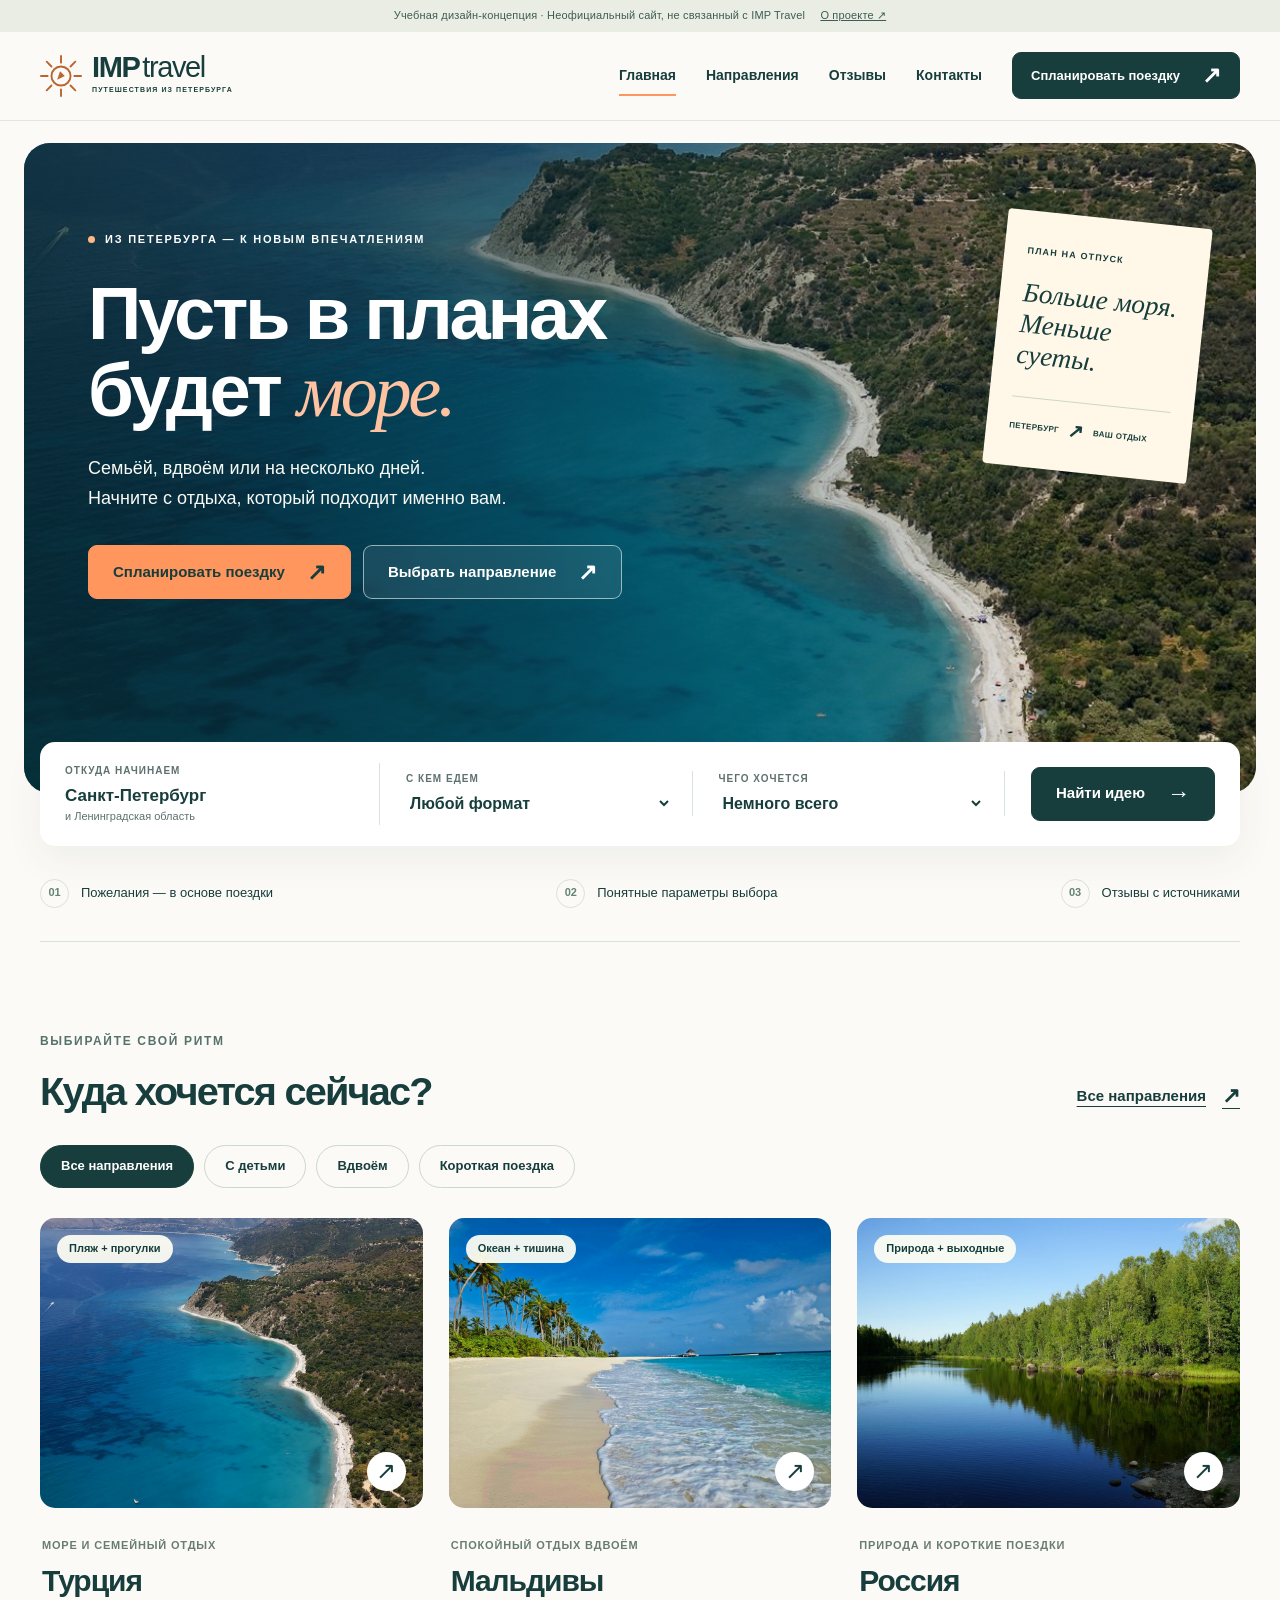
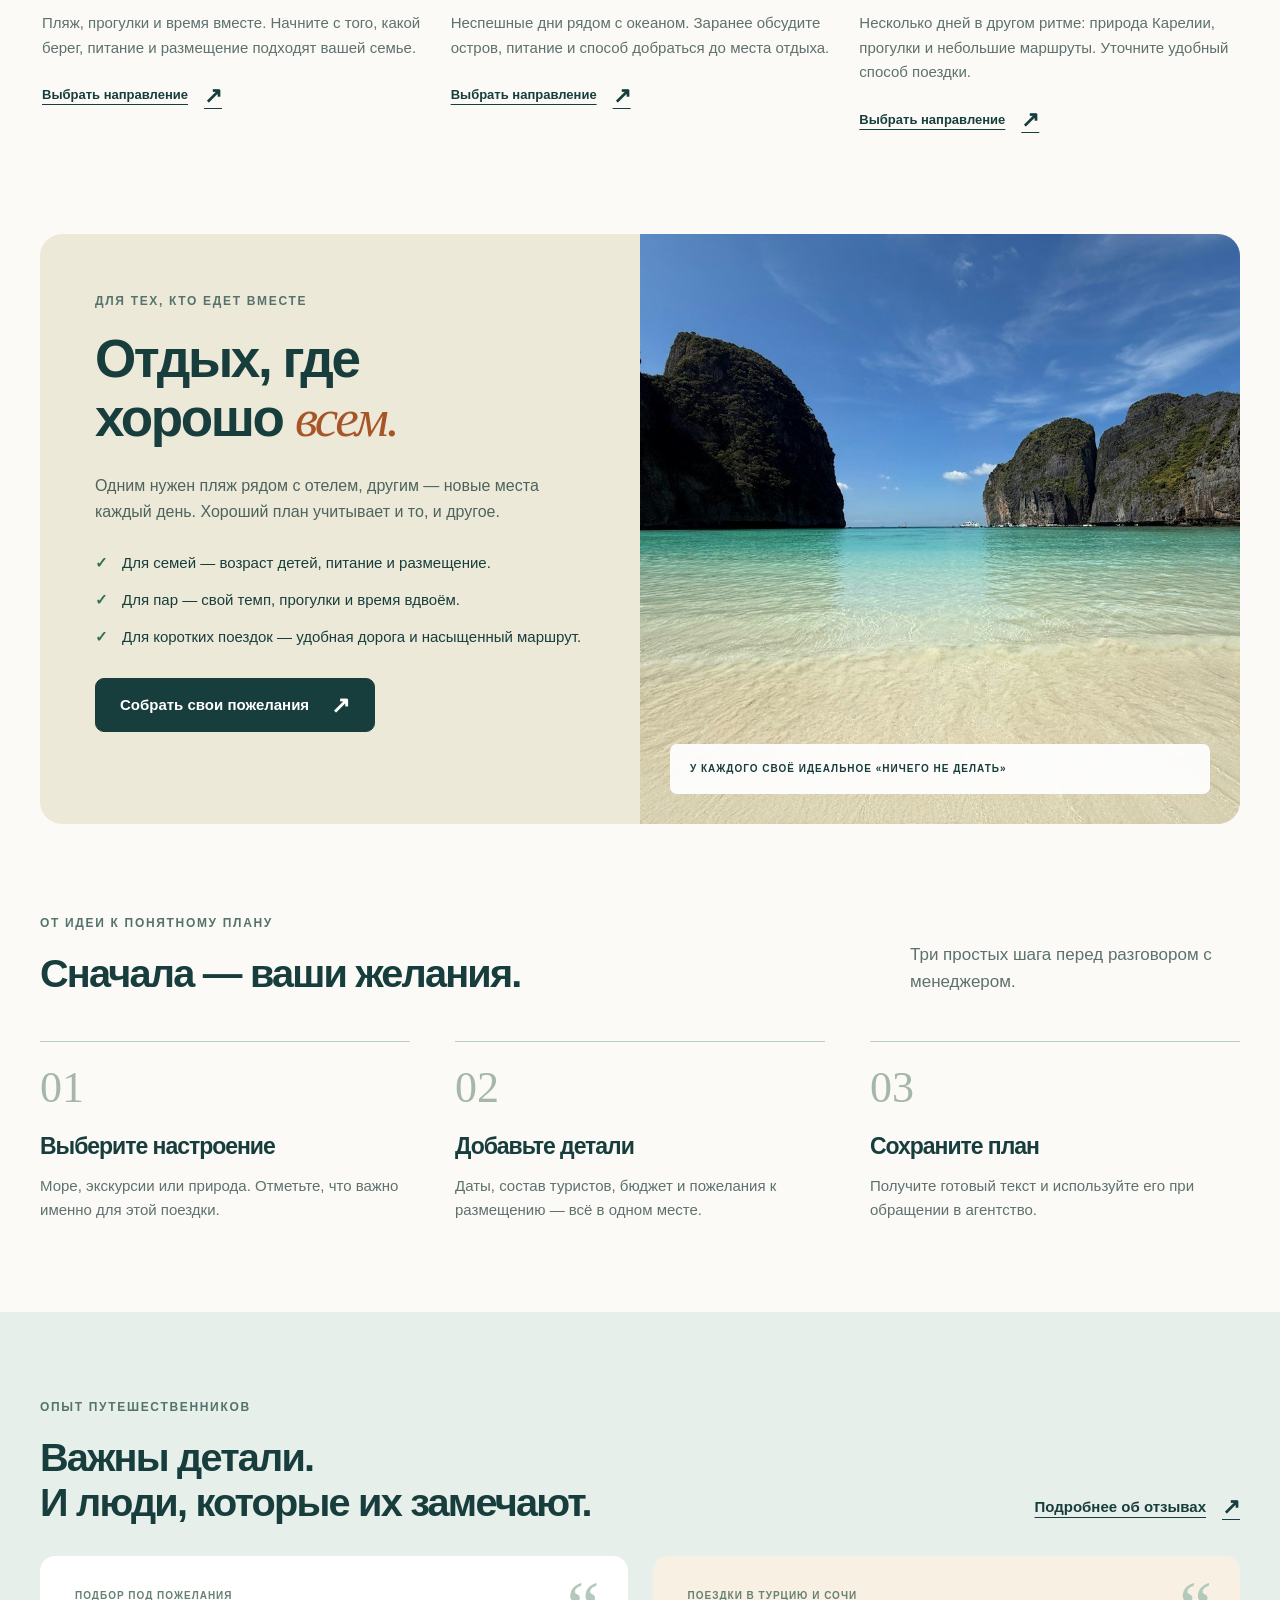
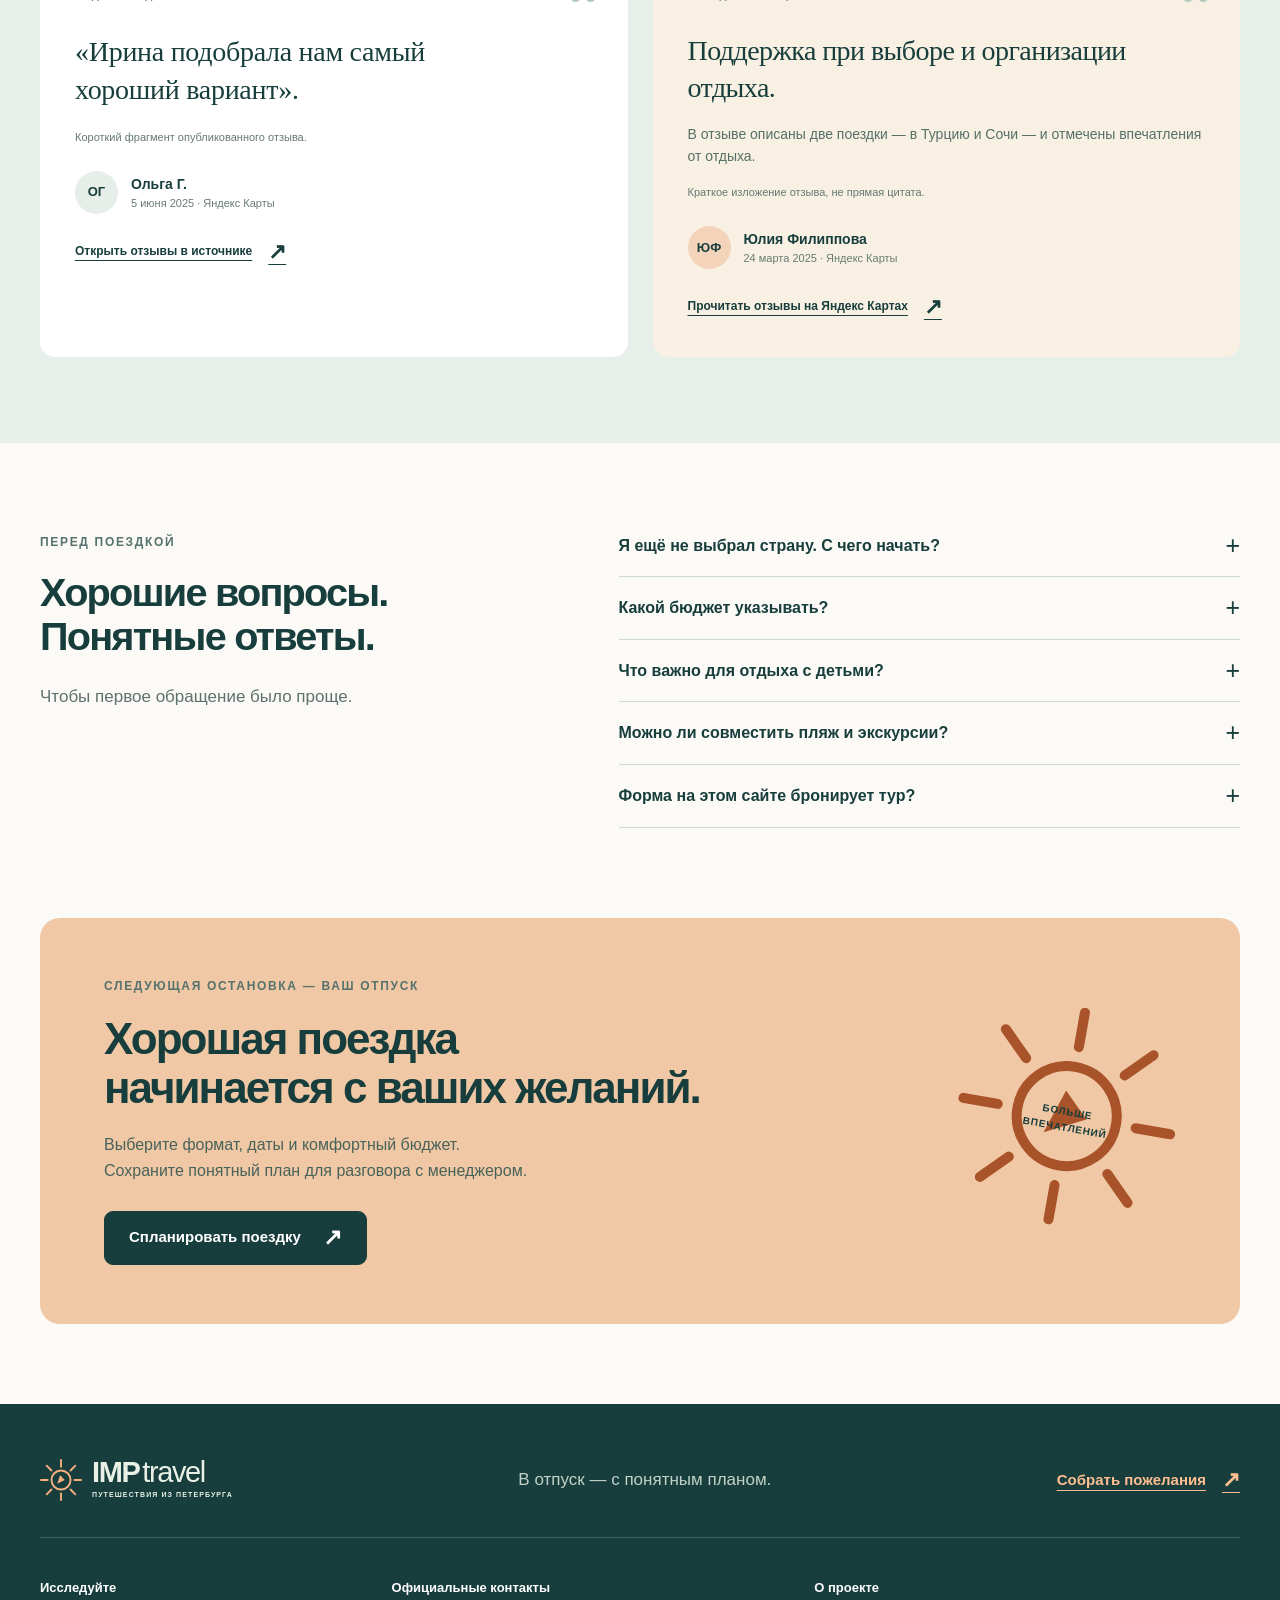
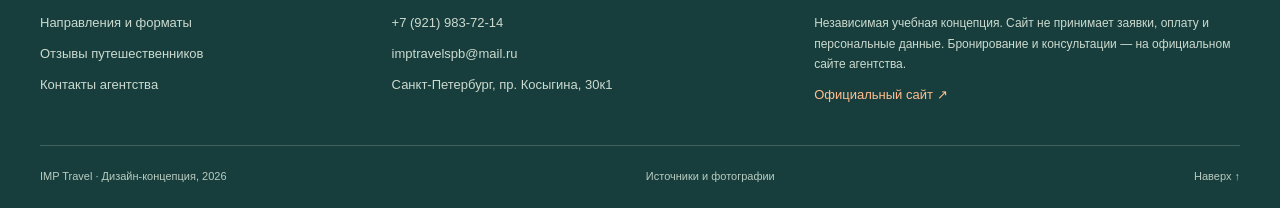
==== index.html @ 261a8f5a "Add responsive IMP Travel coursework website" ====
<!doctype html><html lang="ru"><head><meta charset="utf-8"><meta name="viewport" content="width=device-width,initial-scale=1"><title>Отдых начинается с ваших желаний | IMP Travel</title><meta name="description" content="Море, экскурсии и короткие поездки для семей и пар из Санкт-Петербурга. Направления, отзывы и конструктор пожеланий к отдыху."><meta name="theme-color" content="#173e3c"><link rel="icon" href="assets/favicon.svg" type="image/svg+xml"><link rel="stylesheet" href="assets/style.css"><script src="assets/app.js" defer></script></head><body id="top"><a class="skip" href="#main">Перейти к содержанию</a>
<div class="project-note">Учебная дизайн-концепция · Неофициальный сайт, не связанный с IMP Travel <a href="sources.html">О проекте <span aria-hidden="true">↗</span></a></div>
<header class="header"><div class="nav-wrap"><a class="logo" href="index.html" aria-label="IMP Travel — главная"><svg viewBox="0 0 44 44" fill="none" aria-hidden="true"><circle cx="22" cy="22" r="10" stroke="currentColor" stroke-width="2"/><path d="M22 1v7m0 28v7M1 22h7m28 0h7M7 7l5 5m20 20 5 5M7 37l5-5M32 12l5-5" stroke="currentColor" stroke-width="2" stroke-linecap="round"/><path d="m18 26 3-9 5 5-8 4Z" fill="currentColor"/></svg><span>IMP<span class="logo-light">travel</span><small>ПУТЕШЕСТВИЯ ИЗ ПЕТЕРБУРГА</small></span></a>
<button class="menu-toggle" aria-expanded="false" aria-controls="navigation" aria-label="Открыть меню"><span></span><span></span></button>
<nav id="navigation" class="nav" aria-label="Основная навигация"><a href="index.html" aria-current="page">Главная</a><a href="destinations.html">Направления</a><a href="reviews.html">Отзывы</a><a href="contacts.html">Контакты</a><a class="button button-small nav-cta" href="planner.html">Спланировать поездку <span aria-hidden="true">↗</span></a></nav></div></header><main id="main"><section class="hero container-wide"><img class="hero-photo" src="assets/coast.jpg" alt="Море и горы у бухты Олюдениз, Турция" width="2000" height="1333" fetchpriority="high"><div class="hero-shade"></div><div class="hero-copy"><span class="hero-eyebrow"><i></i> ИЗ ПЕТЕРБУРГА — К НОВЫМ ВПЕЧАТЛЕНИЯМ</span><h1>Пусть в планах<br> будет <em>море.</em></h1><p>Семьёй, вдвоём или на несколько дней.<br> Начните с отдыха, который подходит именно вам.</p><div class="hero-actions"><a class="button button-orange" href="planner.html">Спланировать поездку <span aria-hidden="true">↗</span></a><a class="button button-glass" href="destinations.html">Выбрать направление <span aria-hidden="true">↗</span></a></div></div><div class="hero-location"><span class="location-dot"></span> Олюдениз, Турция</div><div class="hero-postcard"><span>ПЛАН НА ОТПУСК</span><strong>Больше моря.<br> Меньше суеты.</strong><span class="postcard-line">ПЕТЕРБУРГ <span>↗</span> ВАШ ОТДЫХ</span></div></section>
<section class="quick-wrap container" aria-label="Быстрый выбор формата"><form class="quick-form" action="destinations.html" method="get"><label><span>ОТКУДА НАЧИНАЕМ</span><strong>Санкт-Петербург</strong><small>и Ленинградская область</small></label><label for="quick-format"><span>С КЕМ ЕДЕМ</span><select id="quick-format" name="format"><option value="all">Любой формат</option><option value="family">С детьми</option><option value="couple">Вдвоём</option><option value="short">На несколько дней</option></select></label><label for="quick-interest"><span>ЧЕГО ХОЧЕТСЯ</span><select id="quick-interest" name="interest"><option value="all">Немного всего</option><option value="sea">Моря и пляжа</option><option value="culture">Прогулок и впечатлений</option><option value="nature">Природы и тишины</option></select></label><button class="button" type="submit">Найти идею <span aria-hidden="true">→</span></button></form></section>
<div class="promise-strip container"><span><b>01</b> Пожелания — в основе поездки</span><span><b>02</b> Понятные параметры выбора</span><span><b>03</b> Отзывы с источниками</span></div>
<section class="section container" data-filter-group><div class="section-heading"><div><span class="eyebrow">ВЫБИРАЙТЕ СВОЙ РИТМ</span><h2>Куда хочется сейчас?</h2></div><a class="text-link" href="destinations.html">Все направления <span aria-hidden="true">↗</span></a></div><div class="filters" role="group" aria-label="Формат отдыха"><button type="button" class="filter active" data-filter="all" aria-pressed="true">Все направления</button><button type="button" class="filter" data-filter="family" aria-pressed="false">С детьми</button><button type="button" class="filter" data-filter="couple" aria-pressed="false">Вдвоём</button><button type="button" class="filter" data-filter="short" aria-pressed="false">Короткая поездка</button></div><div class="destination-grid"><article class="destination-card" data-destination="turkey" data-formats="family couple"><a class="card-photo" href="planner.html?destination=turkey" aria-label="Спланировать поездку: Турция"><img src="assets/coast.jpg" alt="Бирюзовая бухта Олюдениз в Турции" width="800" height="600" loading="lazy"><span class="photo-tag">Пляж + прогулки</span><span class="circle-arrow"><span aria-hidden="true">↗</span></span></a><div class="card-body"><span class="card-kicker">Море и семейный отдых</span><h3>Турция</h3><p>Пляж, прогулки и время вместе. Начните с того, какой берег, питание и размещение подходят вашей семье.</p><a class="text-link" href="planner.html?destination=turkey">Выбрать направление <span aria-hidden="true">↗</span></a></div></article><article class="destination-card" data-destination="maldives" data-formats="couple"><a class="card-photo" href="planner.html?destination=maldives" aria-label="Спланировать поездку: Мальдивы"><img src="assets/maldives.jpg" alt="Пальмы и светлый пляж на Мальдивах" width="800" height="600" loading="lazy"><span class="photo-tag">Океан + тишина</span><span class="circle-arrow"><span aria-hidden="true">↗</span></span></a><div class="card-body"><span class="card-kicker">Спокойный отдых вдвоём</span><h3>Мальдивы</h3><p>Неспешные дни рядом с океаном. Заранее обсудите остров, питание и способ добраться до места отдыха.</p><a class="text-link" href="planner.html?destination=maldives">Выбрать направление <span aria-hidden="true">↗</span></a></div></article><article class="destination-card" data-destination="russia" data-formats="family couple short"><a class="card-photo" href="planner.html?destination=russia" aria-label="Спланировать поездку: Россия"><img src="assets/karelia.jpg" alt="Скалы, лес и озеро в Карелии" width="800" height="600" loading="lazy"><span class="photo-tag">Природа + выходные</span><span class="circle-arrow"><span aria-hidden="true">↗</span></span></a><div class="card-body"><span class="card-kicker">Природа и короткие поездки</span><h3>Россия</h3><p>Несколько дней в другом ритме: природа Карелии, прогулки и небольшие маршруты. Уточните удобный способ поездки.</p><a class="text-link" href="planner.html?destination=russia">Выбрать направление <span aria-hidden="true">↗</span></a></div></article></div><p class="filter-status sr-only" role="status" aria-live="polite"></p></section>
<section class="audience-section container"><div class="audience-copy"><span class="eyebrow">ДЛЯ ТЕХ, КТО ЕДЕТ ВМЕСТЕ</span><h2>Отдых, где<br> хорошо <em>всем.</em></h2><p>Одним нужен пляж рядом с отелем, другим — новые места каждый день. Хороший план учитывает и то, и другое.</p><ul class="check-list"><li>Для семей — возраст детей, питание и размещение.</li><li>Для пар — свой темп, прогулки и время вдвоём.</li><li>Для коротких поездок — удобная дорога и насыщенный маршрут.</li></ul><a class="button" href="planner.html">Собрать свои пожелания <span aria-hidden="true">↗</span></a></div><div class="audience-photo"><img src="assets/thailand.jpg" alt="Тихий пляж в окружении скал в Таиланде" width="1000" height="1200" loading="lazy"><div class="photo-caption">У КАЖДОГО СВОЁ ИДЕАЛЬНОЕ «НИЧЕГО НЕ ДЕЛАТЬ»</div></div></section>
<section class="section container"><div class="section-heading"><div><span class="eyebrow">ОТ ИДЕИ К ПОНЯТНОМУ ПЛАНУ</span><h2>Сначала — ваши желания.</h2></div><p>Три простых шага перед разговором с менеджером.</p></div><ol class="steps"><li><span>01</span><h3>Выберите настроение</h3><p>Море, экскурсии или природа. Отметьте, что важно именно для этой поездки.</p></li><li><span>02</span><h3>Добавьте детали</h3><p>Даты, состав туристов, бюджет и пожелания к размещению — всё в одном месте.</p></li><li><span>03</span><h3>Сохраните план</h3><p>Получите готовый текст и используйте его при обращении в агентство.</p></li></ol></section>
<section class="reviews-section"><div class="container"><div class="section-heading"><div><span class="eyebrow">ОПЫТ ПУТЕШЕСТВЕННИКОВ</span><h2>Важны детали.<br> И люди, которые их замечают.</h2></div><a class="text-link" href="reviews.html">Подробнее об отзывах <span aria-hidden="true">↗</span></a></div><div class="reviews-grid"><article class="review-card"><span class="quote-mark" aria-hidden="true">“</span><span class="review-topic">ПОДБОР ПОД ПОЖЕЛАНИЯ</span><blockquote>«Ирина подобрала нам самый хороший вариант».</blockquote><p class="review-note">Короткий фрагмент опубликованного отзыва.</p><div class="review-author"><span class="avatar">ОГ</span><div><strong>Ольга Г.</strong><span>5 июня 2025 · Яндекс Карты</span></div></div><a class="text-link" href="https://yandex.ru/maps/org/imp_travel/139849014525/reviews/" target="_blank" rel="noopener noreferrer">Открыть отзывы в источнике <span aria-hidden="true">↗</span></a></article>
<article class="review-card review-sand"><span class="quote-mark" aria-hidden="true">“</span><span class="review-topic">ПОЕЗДКИ В ТУРЦИЮ И СОЧИ</span><h3 class="review-summary">Поддержка при выборе и организации отдыха.</h3><p>В отзыве описаны две поездки — в Турцию и Сочи — и отмечены впечатления от отдыха.</p><p class="review-note">Краткое изложение отзыва, не прямая цитата.</p><div class="review-author"><span class="avatar peach">ЮФ</span><div><strong>Юлия Филиппова</strong><span>24 марта 2025 · Яндекс Карты</span></div></div><a class="text-link" href="https://yandex.ru/maps/org/imp_travel/139849014525/reviews/" target="_blank" rel="noopener noreferrer">Прочитать отзывы на Яндекс Картах <span aria-hidden="true">↗</span></a></article></div></div></section>
<section class="section container faq-section"><div><span class="eyebrow">ПЕРЕД ПОЕЗДКОЙ</span><h2>Хорошие вопросы.<br> Понятные ответы.</h2><p>Чтобы первое обращение было проще.</p></div><div class="faq"><details><summary>Я ещё не выбрал страну. С чего начать?<span aria-hidden="true">+</span></summary><p>Начните с формата отдыха: море, прогулки по городу или природа. Затем укажите состав поездки, желаемые даты и бюджет. В конструкторе можно выбрать «Пока не определился».</p></details><details><summary>Какой бюджет указывать?<span aria-hidden="true">+</span></summary><p>Сумму на одного человека за всю поездку. Отдельно отметьте, нужен ли перелёт, трансфер и питание. Итоговую стоимость и состав услуг необходимо уточнять у агентства на выбранные даты.</p></details><details><summary>Что важно для отдыха с детьми?<span aria-hidden="true">+</span></summary><p>Возраст детей, размещение, питание, вход в море и продолжительность дороги. Эти пожелания можно включить в план, чтобы обсудить их вместе, а не возвращаться к каждому вопросу отдельно.</p></details><details><summary>Можно ли совместить пляж и экскурсии?<span aria-hidden="true">+</span></summary><p>Да, эти пожелания можно указать одновременно. Для комфортного плана полезно определить, сколько дней хочется отдыхать у моря, а сколько — проводить в поездках и на прогулках.</p></details><details><summary>Форма на этом сайте бронирует тур?<span aria-hidden="true">+</span></summary><p>Нет. Конструктор собирает пожелания только в вашем браузере. Он не отправляет заявку и не бронирует услуги. Готовый текст можно скачать и использовать при обращении на официальный сайт агентства.</p></details></div></section><section class="cta-section container"><div><span class="eyebrow">СЛЕДУЮЩАЯ ОСТАНОВКА — ВАШ ОТПУСК</span><h2>Хорошая поездка<br> начинается с ваших желаний.</h2><p>Выберите формат, даты и комфортный бюджет.<br> Сохраните понятный план для разговора с менеджером.</p><a class="button" href="planner.html">Спланировать поездку <span aria-hidden="true">↗</span></a></div><div class="sun-stamp" aria-hidden="true"><svg viewBox="0 0 44 44" fill="none" aria-hidden="true"><circle cx="22" cy="22" r="10" stroke="currentColor" stroke-width="2"/><path d="M22 1v7m0 28v7M1 22h7m28 0h7M7 7l5 5m20 20 5 5M7 37l5-5M32 12l5-5" stroke="currentColor" stroke-width="2" stroke-linecap="round"/><path d="m18 26 3-9 5 5-8 4Z" fill="currentColor"/></svg><span>БОЛЬШЕ<br> ВПЕЧАТЛЕНИЙ</span></div></section></main><footer class="footer"><div class="container"><div class="footer-top"><a class="logo" href="index.html"><svg viewBox="0 0 44 44" fill="none" aria-hidden="true"><circle cx="22" cy="22" r="10" stroke="currentColor" stroke-width="2"/><path d="M22 1v7m0 28v7M1 22h7m28 0h7M7 7l5 5m20 20 5 5M7 37l5-5M32 12l5-5" stroke="currentColor" stroke-width="2" stroke-linecap="round"/><path d="m18 26 3-9 5 5-8 4Z" fill="currentColor"/></svg><span>IMP<span class="logo-light">travel</span><small>ПУТЕШЕСТВИЯ ИЗ ПЕТЕРБУРГА</small></span></a><p>В отпуск — с понятным планом.</p><a class="text-link" href="planner.html">Собрать пожелания <span aria-hidden="true">↗</span></a></div>
<div class="footer-links"><div><strong>Исследуйте</strong><a href="destinations.html">Направления и форматы</a><a href="reviews.html">Отзывы путешественников</a><a href="contacts.html">Контакты агентства</a></div><div><strong>Официальные контакты</strong><a href="tel:+79219837214">+7 (921) 983-72-14</a><a href="mailto:imptravelspb@mail.ru">imptravelspb@mail.ru</a><span>Санкт-Петербург, пр. Косыгина, 30к1</span></div><div class="footer-disclosure"><strong>О проекте</strong><p>Независимая учебная концепция. Сайт не принимает заявки, оплату и персональные данные. Бронирование и консультации — на официальном сайте агентства.</p><a href="https://imptravelspb.ru/" target="_blank" rel="noopener noreferrer">Официальный сайт <span aria-hidden="true">↗</span></a></div></div>
<div class="footer-bottom"><span>IMP Travel · Дизайн-концепция, 2026</span><a href="sources.html">Источники и фотографии</a><a href="#top">Наверх ↑</a></div></div></footer><div class="toast" role="status" aria-live="polite"></div></body></html>
---- assets/style.css ----
:root{--ink:#173e3c;--muted:#5d716e;--orange:#ff965d;--paper:#fcfaf6;--line:#d8e2dd;--mint:#e5efea;--sand:#f4eadc;--white:#fff;--radius:22px}
*{box-sizing:border-box}html{scroll-behavior:smooth;scroll-padding-top:108px}body{margin:0;color:var(--ink);background:var(--paper);font-family:"Segoe UI",Arial,sans-serif;font-size:17px;line-height:1.6}a{color:inherit;text-decoration:none}button,input,select{font:inherit}button,a,input,select,summary{-webkit-tap-highlight-color:transparent}button{cursor:pointer}button:disabled{cursor:not-allowed}img{display:block;width:100%;object-fit:cover}p{margin:0 0 1.15em}h1,h2,h3{line-height:1.12;margin:0;font-weight:650;letter-spacing:-.045em}h1{font-size:clamp(48px,5.1vw,76px)}h2{font-size:clamp(34px,3.1vw,48px)}h3{font-size:26px}em{font-family:Georgia,"Times New Roman",serif;font-weight:400;letter-spacing:-.045em}button:focus-visible,a:focus-visible,summary:focus-visible,input:focus-visible,select:focus-visible{outline:3px solid #be5620;outline-offset:5px}[hidden]{display:none!important}.container{width:min(1200px,calc(100% - 80px));margin-inline:auto}.container-wide{width:min(1424px,calc(100% - 48px));margin-inline:auto}.section{padding-block:90px}.section-topless{padding-bottom:86px}.eyebrow{display:block;font-size:12px;letter-spacing:.14em;font-weight:750;margin-bottom:18px;color:#55726c}.muted{color:var(--muted)}.small{font-size:14px}.sr-only{position:absolute;width:1px;height:1px;overflow:hidden;clip:rect(0,0,0,0);white-space:nowrap}.skip{position:fixed;left:20px;top:-100px;z-index:200;background:var(--ink);color:white;padding:12px}.skip:focus{top:10px}.button{display:inline-flex;justify-content:center;align-items:center;gap:22px;min-height:54px;padding:14px 24px;border-radius:9px;border:1px solid var(--ink);background:var(--ink);color:#fff;font-size:15px;font-weight:650;line-height:1.35;transition:background .18s,transform .18s}.button:hover{background:#285653;transform:translateY(-2px)}.button span{font-size:23px;line-height:1}.button-orange{background:var(--orange);color:#173e3c;border-color:var(--orange)}.button-orange:hover{background:#ffaf82;border-color:#ffaf82}.button-glass{border-color:#ffffff90;background:#ffffff15;color:white;backdrop-filter:blur(8px)}.button-glass:hover{background:#ffffff25}.button-outline{background:transparent;color:var(--ink)}.button-outline:hover{background:var(--mint)}.button-small{min-height:44px;padding:11px 18px;font-size:13px}.text-link{display:inline-flex;align-items:center;gap:16px;font-weight:650;font-size:15px;text-decoration:underline;text-decoration-thickness:1px;text-underline-offset:5px}.text-link span{font-size:22px}.text-link:hover{color:#a34c22}.project-note{padding:7px 24px;text-align:center;font-size:11px;background:#e9ede3;color:#3f5c55;letter-spacing:.015em}.project-note a{text-decoration:underline;margin-left:12px;white-space:nowrap}.header{position:sticky;top:0;z-index:50;background:rgba(252,250,246,.96);backdrop-filter:blur(15px);border-bottom:1px solid #e1e6de}.nav-wrap{width:min(1320px,calc(100% - 80px));height:88px;display:flex;justify-content:space-between;align-items:center;margin:auto;gap:35px}.logo{display:flex;align-items:center;gap:10px;flex-shrink:0}.logo svg{width:42px;height:42px;color:#b86532}.logo>span{font-size:29px;font-weight:800;line-height:1;letter-spacing:-1.4px}.logo-light{font-weight:350;margin-left:3px}.logo small{display:block;font-size:7px;letter-spacing:1.1px;line-height:2.3;font-weight:700}.nav{display:flex;align-items:center;gap:30px}.nav>a:not(.button){font-size:14px;font-weight:600;position:relative}.nav>a[aria-current=page]:after{content:"";position:absolute;left:0;right:0;bottom:-9px;height:2px;background:var(--orange)}.menu-toggle{display:none}.hero{position:relative;border-radius:26px;overflow:hidden;min-height:650px;margin-top:22px;color:#fff;isolation:isolate}.hero-photo,.hero-shade{position:absolute;inset:0;height:100%;z-index:-1}.hero-photo{object-position:center 55%}.hero-shade{background:linear-gradient(90deg,rgba(8,38,40,.76) 0%,rgba(8,38,40,.5) 43%,rgba(8,38,40,.05) 85%)}.hero-copy{padding:88px 64px 132px;max-width:870px}.hero-eyebrow{font-size:11px;letter-spacing:.16em;font-weight:700;display:flex;align-items:center;gap:10px;margin-bottom:28px}.hero-eyebrow i{width:7px;height:7px;background:#ffb886;border-radius:50%}.hero h1{font-size:clamp(60px,5.8vw,88px);font-weight:600;line-height:1.03}.hero h1 em{color:#ffc3a1}.hero-copy>p{font-size:18px;line-height:1.65;margin-top:25px;color:#f7faf5;max-width:600px}.hero-actions{display:flex;gap:12px;margin-top:32px}.hero-location{position:absolute;right:30px;bottom:24px;font-size:12px;display:flex;gap:8px;align-items:center}.location-dot{width:7px;height:7px;border:1px solid #fff;border-radius:50%}.hero-postcard{position:absolute;right:56px;top:75px;width:205px;background:#fff7e8;color:var(--ink);padding:24px 23px;box-shadow:0 12px 30px #123d3b22;transform:rotate(6deg);border-radius:4px}.hero-postcard>span:first-child{font-size:9px;font-weight:700;letter-spacing:.13em}.hero-postcard strong{display:block;font-family:Georgia,serif;font-weight:400;font-style:italic;font-size:27px;line-height:1.15;margin:16px 0 26px}.postcard-line{display:flex;align-items:center;gap:6px;font-size:8px;font-weight:700;letter-spacing:.04em;border-top:1px solid #cdd7c9;padding-top:14px}.postcard-line span{font-size:19px;margin-inline:3px}.quick-wrap{position:relative;margin-top:-51px;z-index:2}.quick-form{display:grid;grid-template-columns:1.1fr 1fr 1fr auto;align-items:center;background:white;border-radius:15px;padding:21px 25px;box-shadow:0 13px 38px #15382e10;gap:26px}.quick-form label{border-right:1px solid var(--line);padding-right:20px;display:flex;flex-direction:column;line-height:1.5;min-width:0}.quick-form label>span{font-size:10px;letter-spacing:.1em;font-weight:700;color:var(--muted);margin-bottom:5px}.quick-form strong{font-size:17px;font-weight:650}.quick-form small{font-size:11px;color:var(--muted)}.quick-form select{width:100%;font-size:16px;font-weight:600;padding:3px 20px 3px 0;border:0;background:transparent;color:var(--ink)}.promise-strip{display:flex;justify-content:space-between;padding-block:33px;border-bottom:1px solid var(--line);font-size:13px;font-weight:500}.promise-strip span{display:flex;align-items:center;gap:12px}.promise-strip b{font-size:11px;border:1px solid var(--line);border-radius:50%;width:29px;height:29px;display:grid;place-items:center;color:#668279}.section-heading{display:flex;align-items:flex-end;justify-content:space-between;gap:40px;margin-bottom:32px}.section-heading>p{max-width:330px;margin:0;color:var(--muted)}.section-heading .text-link{flex-shrink:0}.filters{display:flex;gap:10px;flex-wrap:wrap;margin-bottom:30px}.filter{border:1px solid #cad8ce;border-radius:40px;padding:10px 20px;background:transparent;color:var(--ink);font-size:13px;font-weight:600;min-height:43px}.filter:hover{background:#eaf0e8}.filter.active{background:var(--ink);color:#fff;border-color:var(--ink)}.destination-grid{display:grid;grid-template-columns:repeat(3,minmax(0,1fr));gap:26px}.destination-card{min-width:0;background:transparent}.card-photo{display:block;position:relative;border-radius:15px;overflow:hidden;aspect-ratio:1.32}.card-photo img{height:100%;transition:transform .5s}.card-photo:hover img{transform:scale(1.045)}.photo-tag{position:absolute;top:17px;left:17px;background:#fffef4ed;padding:5px 12px;border-radius:20px;font-size:11px;font-weight:650}.circle-arrow{position:absolute;right:17px;bottom:17px;background:#fff;width:39px;height:39px;display:grid;place-items:center;border-radius:50%;font-size:24px}.card-body{padding:22px 2px 6px}.card-kicker{font-size:11px;text-transform:uppercase;letter-spacing:.075em;font-weight:700;color:#687d72}.card-body h3{font-size:30px;margin-top:7px;letter-spacing:-.035em}.card-body p{font-size:15px;color:var(--muted);margin-top:13px;line-height:1.65}.card-body .text-link{font-size:13px}.audience-section{display:grid;grid-template-columns:1fr 1fr;border-radius:22px;overflow:hidden;background:#ede9d9;min-height:590px}.audience-copy{padding:58px 55px}.audience-copy h2{font-size:53px}.audience-copy h2 em{color:#a75528}.audience-copy>p{color:#4d645d;margin-top:25px;font-size:16px}.check-list{list-style:none;padding:0;margin:26px 0 30px}.check-list li{position:relative;padding-left:27px;margin:14px 0;font-size:15px;line-height:1.55}.check-list li:before{content:"✓";position:absolute;left:0;color:#326f54;font-weight:750}.audience-photo{position:relative;min-height:500px}.audience-photo>img{height:100%}.photo-caption{position:absolute;left:30px;right:30px;bottom:30px;background:#ffffffed;padding:17px 20px;font-size:10px;letter-spacing:.1em;font-weight:700;border-radius:7px}.steps{list-style:none;display:grid;grid-template-columns:repeat(3,1fr);gap:45px;margin:46px 0 0;padding:0}.steps li{border-top:1px solid #bbcfc2;padding-top:24px}.steps li>span{font-family:Georgia,serif;font-size:44px;color:#a4b7a8;line-height:1}.steps h3{font-size:23px;margin:24px 0 14px}.steps p{font-size:15px;color:var(--muted);margin:0}.reviews-section{background:#e7efea;padding-block:86px}.reviews-grid{display:grid;grid-template-columns:1fr 1fr;gap:25px}.review-card{background:#fff;padding:32px 35px;border-radius:15px;position:relative}.review-sand{background:#f8f0e3}.quote-mark{font-family:Georgia,serif;font-size:74px;line-height:.7;color:#b3c9bb;position:absolute;right:28px;top:26px}.review-topic{font-size:10px;font-weight:750;letter-spacing:.1em;color:#678173;display:block;padding-right:45px}.review-card blockquote{font-family:Georgia,serif;font-size:28px;line-height:1.35;margin:29px 0 20px;letter-spacing:-.01em;max-width:430px}.review-summary{font-family:Georgia,serif;font-size:28px;font-weight:400;line-height:1.3;margin:29px 0 17px;letter-spacing:-.02em}.review-card>p{font-size:14px;line-height:1.6;color:#567067}.review-card .review-note{font-size:11px;color:#657970}.review-author{display:flex;gap:13px;align-items:center;margin:25px 0 20px}.avatar{display:grid;place-items:center;width:43px;height:43px;border-radius:50%;background:#e6eee9;font-weight:700;font-size:13px}.avatar.peach{background:#f3d3b9}.review-author strong{display:block;font-size:14px}.review-author div>span{display:block;font-size:11px;color:#697c73}.review-card .text-link{font-size:12px}.faq-section{display:grid;grid-template-columns:.9fr 1.1fr;gap:70px}.faq-section>div>p{color:var(--muted);margin-top:24px}.faq details{border-bottom:1px solid #cddcd0;padding:18px 0}.faq details:first-child{padding-top:0}.faq summary{list-style:none;cursor:pointer;display:flex;justify-content:space-between;gap:20px;font-size:16px;font-weight:600}.faq summary::-webkit-details-marker{display:none}.faq summary>span{font-size:25px;font-weight:350;line-height:1}.faq details[open] summary>span{transform:rotate(45deg)}.faq details p{font-size:14px;color:var(--muted);margin:15px 25px 0 0}.cta-section{display:flex;justify-content:space-between;gap:45px;align-items:center;background:#f1c8a5;padding:59px 64px;border-radius:20px;margin-bottom:80px;overflow:hidden}.cta-section h2{font-size:44px}.cta-section p{font-size:16px;margin:20px 0 27px;color:#476359}.sun-stamp{width:220px;flex-shrink:0;position:relative;transform:rotate(10deg);color:#a85329}.sun-stamp svg{width:100%}.sun-stamp span{position:absolute;inset:0;display:grid;place-content:center;text-align:center;font-size:10px;font-weight:750;line-height:1.6;letter-spacing:.08em;color:var(--ink)}.footer{background:#173e3c;color:#e9f1e7;padding-top:54px}.footer .logo svg{color:#f5af7e}.footer-top{display:flex;align-items:center;justify-content:space-between;gap:30px;padding-bottom:34px;border-bottom:1px solid #41615a}.footer-top>p{margin:0;color:#c2d2c8}.footer-top .text-link{color:#ffbe91}.footer-links{display:grid;grid-template-columns:.85fr 1.05fr 1.2fr;gap:50px;padding-block:40px}.footer-links>div{display:flex;flex-direction:column;gap:10px;font-size:13px;color:#ccdacf}.footer-links strong{color:white;font-size:13px;margin-bottom:5px}.footer-links a:hover{text-decoration:underline}.footer-disclosure p{font-size:12px;line-height:1.7;margin:0}.footer-disclosure>a{color:#ffbe91}.footer-bottom{display:flex;justify-content:space-between;gap:20px;border-top:1px solid #41615a;padding-block:22px;font-size:11px;color:#b8cbc0}.page-intro{display:flex;align-items:flex-end;justify-content:space-between;gap:65px;padding-block:65px 55px}.page-intro h1{font-size:64px}.page-intro h1 em{color:#a95a31}.page-intro>p{max-width:390px;color:var(--muted);font-size:17px;margin:0 0 3px}.catalog-toolbar{display:flex;justify-content:space-between;align-items:center;gap:20px}.catalog-count{font-size:13px;color:var(--muted);white-space:nowrap;margin-bottom:30px}.full-catalog{row-gap:50px}.card-details{border-top:1px solid var(--line);border-bottom:1px solid var(--line);margin:20px 0}.card-details summary{display:flex;gap:15px;justify-content:space-between;align-items:center;font-size:12px;font-weight:700;cursor:pointer;padding:12px 0;list-style:none}.card-details summary::-webkit-details-marker{display:none}.card-details summary span{font-size:20px;font-weight:350}.card-details[open] summary span{transform:rotate(45deg)}.card-details ul{padding-left:18px;margin:0 0 15px;font-size:13px;color:var(--muted)}.card-details li{margin:8px 0}.catalog-footnote{margin:30px 0 0;font-size:12px;color:var(--muted);line-height:1.7;max-width:960px}.interest-note{font-size:13px;margin:-12px 0 25px;color:var(--muted);display:flex;gap:15px;align-items:center}.interest-note button{border:0;background:none;text-decoration:underline;color:var(--ink);font-size:12px}.empty-state{padding:50px;background:var(--mint);border-radius:15px}.empty-state h2{font-size:30px}.empty-state p{margin-top:15px}.budget-section{background:var(--sand);border-radius:20px;padding:50px 55px;margin-bottom:80px}.budget-grid{display:grid;grid-template-columns:repeat(3,1fr);gap:35px;margin-top:32px}.budget-grid b{font-size:17px}.budget-grid p{font-size:15px;color:var(--muted);margin-top:10px}.budget-section>.muted{font-size:13px;margin-bottom:0}.reading-reviews{display:grid;grid-template-columns:1fr 1fr;gap:80px;margin-bottom:80px}.review-checks{list-style:none;margin:0;padding:0}.review-checks li{display:flex;gap:23px;padding:0 0 25px;margin-bottom:25px;border-bottom:1px solid var(--line)}.review-checks li>span{font-family:Georgia,serif;color:#a1b6a4;font-size:30px}.review-checks h3{font-size:23px;margin-bottom:12px}.review-checks p{color:var(--muted);font-size:15px;margin:0}.contact-layout{display:grid;grid-template-columns:1.1fr 1fr;gap:55px;margin-bottom:70px}.contact-main{background:#e6efe8;padding:45px;border-radius:20px}.contact-phone{font-size:34px;line-height:1.3;font-weight:600;display:block;letter-spacing:-.04em}.contact-email{display:inline-block;margin-top:15px;font-size:19px;text-decoration:underline;text-underline-offset:5px}.contact-divider{height:1px;background:#bfd1c3;margin:33px 0}.contact-main h2{font-size:32px;margin-bottom:18px}.contact-main p{font-size:15px}.contact-main .address{font-size:23px;line-height:1.4;margin-bottom:10px}.hours{margin-top:30px}.hours>div,.company-info dl>div{display:flex;justify-content:space-between;gap:20px;border-bottom:1px solid #cad8cc;padding:10px 0;font-size:14px}.hours dd,.company-info dd{margin:0;font-weight:600}.contact-aside{border-radius:20px;overflow:hidden;background:#f2e9db;align-self:start}.contact-image{height:245px}.contact-image img{height:100%}.contact-aside>div:last-child{padding:32px 35px}.contact-aside h2{font-size:32px}.company-info{display:grid;grid-template-columns:1fr 1.1fr;gap:65px;border-top:1px solid var(--line);padding-block:45px 75px}.company-info .small{margin-top:20px}.company-info dl{margin-bottom:26px}.planner-layout{display:grid;grid-template-columns:1.3fr .85fr;gap:55px;align-items:start;padding-bottom:75px}.trip-form{background:white;padding:35px 40px;border:1px solid var(--line);border-radius:20px}.form-section{padding-bottom:30px;margin-bottom:30px;border-bottom:1px solid var(--line)}.form-section-title{display:flex;align-items:center;gap:17px;margin-bottom:24px}.form-section-title>span{font-family:Georgia,serif;color:#8eab97;font-size:27px}.form-section-title h2{font-size:25px}.trip-form label{display:block;font-size:13px;font-weight:650;min-width:0}.trip-form input:not([type=checkbox]),.trip-form select{display:block;width:100%;background:#f9faf6;border:1px solid #b8cdc1;border-radius:8px;padding:12px 14px;color:var(--ink);min-height:48px;margin-top:8px;font-size:15px;font-weight:450}.trip-form label small{display:block;font-size:11px;font-weight:400;color:var(--muted);line-height:1.5;margin-top:8px}.field-grid{display:grid;grid-template-columns:1fr 1fr;gap:22px;margin-bottom:22px}.field-grid:last-child{margin-bottom:0}.trip-form fieldset{border:0;padding:0;margin:25px 0}.trip-form legend{font-size:13px;font-weight:650;margin-bottom:15px}.preference-grid{display:grid;grid-template-columns:1fr 1fr;gap:10px}.preference-grid label{position:relative;display:flex;align-items:center;gap:9px;border:1px solid var(--line);padding:11px;border-radius:8px;cursor:pointer;font-size:12px}.preference-grid label:has(input:checked){background:var(--mint);border-color:#7c9f8b}.preference-grid input{width:17px;height:17px;accent-color:var(--ink)}.full-width{width:100%}.privacy-note{font-size:11px;color:var(--muted);text-align:center;margin:14px 0 0;line-height:1.6}.planner-summary{position:sticky;top:116px;border-radius:18px;overflow:hidden;background:#f2e9db}.summary-photo{height:210px}.summary-photo img{height:100%}.summary-content{padding:32px}.summary-content h2{font-size:30px}.summary-content dl>div{display:flex;gap:15px;justify-content:space-between;border-bottom:1px solid #d1d7c8;padding-block:11px;font-size:13px}.summary-content dt{color:var(--muted)}.summary-content dd{margin:0;max-width:60%;text-align:right;font-weight:600}.summary-tip{font-size:13px;padding-top:12px}.summary-tip>p{margin-top:9px;color:var(--muted);font-size:12px}.form-error{color:#a13421;background:#fff0eb;padding:12px;border-radius:8px;font-size:13px}.trip-result{background:#e7f0e8;padding:40px;border-radius:20px;margin-bottom:80px;scroll-margin-top:120px}.trip-result h2{font-size:38px}.trip-result>p{margin-top:20px;color:var(--muted)}.trip-result pre{white-space:pre-wrap;overflow-wrap:anywhere;background:white;padding:24px;border-radius:10px;font:15px/1.75 "Segoe UI",Arial,sans-serif;color:var(--ink)}.result-actions{display:flex;gap:15px;flex-wrap:wrap;align-items:center;margin-top:25px}.prose-section{max-width:900px;padding-bottom:80px}.prose-section h2{font-size:30px;margin:35px 0 18px}.prose-section p{color:var(--muted)}.source-list{padding-left:21px;font-size:15px}.source-list li{margin:14px 0}.source-list a{text-decoration:underline;text-underline-offset:4px}.toast{position:fixed;bottom:25px;left:50%;transform:translate(-50%,20px);background:#173e3c;color:white;border-radius:10px;padding:12px 22px;font-size:14px;opacity:0;pointer-events:none;transition:.2s;z-index:200;max-width:90vw;box-shadow:0 5px 25px #0003}.toast.visible{opacity:1;transform:translate(-50%,0)}
@media(min-width:1600px){.hero{min-height:700px}.hero-copy{padding-top:100px}}
@media(max-width:1100px){.nav{gap:19px}.nav-wrap{width:calc(100% - 48px);gap:20px}.nav>a:not(.button){font-size:13px}.nav-cta{padding:10px 13px;font-size:12px}.hero-postcard{right:30px;width:170px;top:40px}.hero-postcard strong{font-size:24px}.hero-copy{padding-left:43px}.hero h1{font-size:70px}.quick-form{gap:15px;padding:21px}.quick-form label{padding-right:10px}.quick-form strong,.quick-form select{font-size:14px}.quick-form .button{font-size:13px;padding:15px}.audience-copy{padding:40px}.audience-copy h2{font-size:45px}.page-intro{gap:35px}.page-intro h1{font-size:55px}.page-intro>p{max-width:330px}.contact-layout,.planner-layout{gap:30px}.contact-phone{font-size:29px}.contact-main{padding:32px}.trip-form{padding:28px}.contact-aside h2{font-size:29px}.section-heading h2{font-size:41px}}
@media(max-width:850px){.container{width:calc(100% - 44px)}.container-wide{width:calc(100% - 28px)}.nav-wrap{height:74px;width:calc(100% - 44px)}.logo>span{font-size:27px}.logo svg{width:36px;height:36px}.menu-toggle{display:flex;flex-direction:column;justify-content:center;gap:6px;width:44px;height:44px;border:1px solid #c1d2c4;background:transparent;border-radius:8px;align-items:center}.menu-toggle span{display:block;width:20px;height:2px;background:var(--ink);transition:transform .2s}.menu-toggle[aria-expanded=true] span:first-child{transform:translateY(4px) rotate(45deg)}.menu-toggle[aria-expanded=true] span:last-child{transform:translateY(-4px) rotate(-45deg)}.nav{display:none;position:absolute;top:74px;left:0;right:0;padding:24px;background:var(--paper);border-bottom:1px solid var(--line);box-shadow:0 18px 25px #15382e12}.nav.open{display:flex;flex-direction:column;align-items:stretch;gap:22px}.nav>a:not(.button){font-size:17px}.nav>a[aria-current=page]:after{display:none}.nav>a[aria-current=page]{color:#a8552b}.nav-cta{font-size:15px}.hero{min-height:610px}.hero-copy{padding:70px 38px 125px;position:relative;z-index:1}.hero h1{font-size:65px}.hero-postcard{display:none}.hero-copy>p{font-size:17px}.hero-shade{background:linear-gradient(90deg,#082628bb,#08262866)}.quick-form{grid-template-columns:1fr 1fr;gap:20px}.quick-form label:nth-child(2){border:0}.quick-form .button{align-self:stretch}.promise-strip{gap:20px;font-size:11px}.promise-strip span{gap:8px}.section{padding-block:65px}.section-heading{gap:25px;align-items:flex-start}.section-heading h2{font-size:37px}.section-heading>.text-link{font-size:12px;margin-top:20px}.destination-grid{gap:18px}.card-photo{aspect-ratio:.95}.photo-tag{font-size:9px;top:10px;left:10px;max-width:calc(100% - 20px)}.card-body h3{font-size:26px}.card-body p{font-size:13px}.card-kicker{font-size:9px}.card-body .text-link{font-size:12px}.audience-section{grid-template-columns:1fr 1fr}.audience-copy{padding:34px 28px}.audience-copy h2{font-size:39px}.audience-copy>p{font-size:14px}.check-list li{font-size:13px}.audience-photo{min-height:450px}.photo-caption{left:15px;right:15px;bottom:15px;font-size:9px;padding:12px}.steps{gap:25px}.steps h3{font-size:20px}.steps p{font-size:13px}.reviews-section{padding-block:65px}.review-card{padding:27px}.review-card blockquote,.review-summary{font-size:25px}.faq-section{gap:35px}.faq summary{font-size:14px}.faq-section h2{font-size:35px}.cta-section{padding:40px;gap:30px}.cta-section h2{font-size:36px}.sun-stamp{width:150px}.footer-links{gap:30px}.footer-top>p{display:none}.page-intro{padding-top:45px}.page-intro h1{font-size:48px}.page-intro>p{font-size:15px;max-width:290px}.catalog-toolbar{align-items:flex-start}.catalog-count{padding-top:10px}.budget-section{padding:35px}.budget-grid{gap:22px}.reading-reviews{gap:40px}.contact-layout{grid-template-columns:1fr 1fr;gap:20px}.contact-main{padding:26px}.contact-phone{font-size:24px}.contact-email{font-size:15px}.contact-aside>div:last-child{padding:25px}.contact-aside h2{font-size:27px}.hours>div{font-size:12px}.planner-layout{grid-template-columns:1.2fr .85fr;gap:22px}.trip-form{padding:22px}.field-grid{gap:15px}.preference-grid{grid-template-columns:1fr}.summary-content{padding:23px}.form-section-title h2{font-size:22px}.summary-content h2{font-size:25px}.summary-content dl>div{font-size:12px}.project-note{font-size:10px}}
@media(max-width:600px){body{font-size:16px}.project-note{font-size:11px;padding:7px 18px;line-height:1.45}.project-note a{display:none}.container{width:calc(100% - 36px)}.container-wide{width:calc(100% - 20px)}.nav-wrap{width:calc(100% - 36px);height:70px}.nav{top:70px}.hero{margin-top:10px;min-height:585px;border-radius:18px}.hero-copy{padding:52px 23px 136px}.hero-eyebrow{font-size:8px;letter-spacing:.1em;gap:8px;margin-bottom:25px}.hero h1{font-size:55px;line-height:1.02}.hero-copy>p{font-size:15px;line-height:1.6;margin-top:23px}.hero-copy>p br{display:none}.hero-actions{flex-direction:column;align-items:flex-start;margin-top:28px;gap:10px}.hero-actions .button{font-size:13px;min-height:49px;padding:13px 19px;gap:20px}.hero-location{bottom:18px;right:18px;font-size:10px}.hero-photo{object-position:60% center}.hero-shade{background:linear-gradient(90deg,#082628bb,#08262855)}.quick-wrap{margin-top:-67px;width:calc(100% - 56px)}.quick-form{padding:19px;grid-template-columns:1fr 1fr;gap:19px 14px;border-radius:12px}.quick-form label{padding-right:10px;line-height:1.4}.quick-form label:first-child{border-right:1px solid var(--line)}.quick-form label>span{font-size:8px;margin-bottom:4px;letter-spacing:.055em}.quick-form strong,.quick-form select{font-size:12px}.quick-form small{font-size:9px}.quick-form select{padding-right:5px;max-width:140px}.quick-form .button{font-size:11px;gap:8px;min-height:47px;padding:10px}.quick-form .button span{font-size:18px}.promise-strip{display:grid;grid-template-columns:1fr;gap:12px;padding:24px 7px}.promise-strip span{font-size:12px;gap:12px}.promise-strip b{width:24px;height:24px;font-size:10px}.section{padding-block:52px}.eyebrow{font-size:10px;letter-spacing:.11em;margin-bottom:13px}.section-heading{display:block;margin-bottom:25px}.section-heading h2,h2{font-size:33px}.section-heading>.text-link{margin-top:18px}.section-heading>p{margin-top:18px;font-size:14px}.filters{gap:7px;margin-bottom:24px}.filter{padding:9px 13px;font-size:11px;min-height:39px}.destination-grid{grid-template-columns:1fr;gap:29px}.card-photo{aspect-ratio:1.38;border-radius:13px}.photo-tag{font-size:10px;top:14px;left:14px}.card-body{padding-top:18px}.card-body h3{font-size:29px}.card-kicker{font-size:10px}.card-body p{font-size:14px;margin-top:12px;margin-bottom:12px}.card-body .text-link{font-size:13px}.audience-section{grid-template-columns:1fr;border-radius:16px}.audience-copy{padding:32px 26px}.audience-copy h2{font-size:43px}.audience-copy>p{font-size:15px}.check-list li{font-size:14px}.audience-photo{min-height:0;height:350px}.audience-copy .button{font-size:13px}.photo-caption{font-size:8px;padding:14px}.steps{grid-template-columns:1fr;margin-top:30px;gap:28px}.steps li{display:grid;grid-template-columns:45px 1fr;gap:0 20px;padding-top:20px}.steps li>span{grid-row:1/3;font-size:35px}.steps h3{margin:2px 0 11px;font-size:23px}.steps p{font-size:14px}.reviews-section{padding-block:50px}.reviews-grid{grid-template-columns:1fr;gap:18px}.review-card{padding:28px 25px}.review-card blockquote,.review-summary{font-size:27px}.review-card .text-link{font-size:11px}.faq-section{grid-template-columns:1fr;gap:26px}.faq-section>div>p{margin-top:17px;font-size:14px}.faq summary{font-size:15px}.faq details p{font-size:13px}.cta-section{padding:33px 26px;margin-bottom:50px;border-radius:16px}.cta-section h2{font-size:33px}.cta-section h2 br{display:none}.cta-section p{font-size:14px}.cta-section p br{display:none}.cta-section .button{font-size:13px}.sun-stamp{display:none}.footer{padding-top:35px}.footer-top{align-items:flex-start;flex-direction:column;gap:23px;padding-bottom:25px}.footer-links{grid-template-columns:1fr;gap:30px;padding-block:30px}.footer-links>div{font-size:13px}.footer-disclosure p{font-size:12px;max-width:360px}.footer-bottom{flex-wrap:wrap;font-size:10px;gap:12px}.footer-bottom>span{width:100%}.page-intro{display:block;padding:40px 0 32px}.page-intro h1{font-size:45px}.page-intro>p{font-size:15px;margin-top:22px;max-width:none}.catalog-toolbar{display:block}.catalog-count{display:block;font-size:11px;padding:0;margin:-8px 0 22px}.full-catalog{gap:35px}.catalog-footnote{font-size:11px}.section-topless{padding-bottom:50px}.card-details summary{font-size:12px}.budget-section{padding:30px 25px;margin-bottom:50px}.budget-section h2{font-size:31px}.budget-grid{grid-template-columns:1fr;gap:12px;margin-top:25px}.budget-grid b{font-size:16px}.budget-grid p{font-size:14px}.reading-reviews{grid-template-columns:1fr;gap:30px;margin-bottom:50px}.review-checks h3{font-size:22px}.review-checks p{font-size:14px}.contact-layout{grid-template-columns:1fr;gap:25px;margin-bottom:45px}.contact-main{padding:30px 26px}.contact-phone{font-size:29px}.contact-email{font-size:16px}.hours>div{font-size:12px}.contact-main .address{font-size:22px}.contact-aside>div:last-child{padding:28px 26px}.company-info{grid-template-columns:1fr;gap:23px;padding-block:35px 50px}.company-info dl>div{font-size:12px}.company-info>div>p{font-size:15px}.planner-intro{padding-bottom:28px}.planner-layout{grid-template-columns:1fr;gap:25px;padding-bottom:45px}.trip-form{padding:26px 20px;border-radius:15px}.form-section-title{gap:12px}.form-section-title h2{font-size:23px}.form-section-title>span{font-size:25px}.field-grid{gap:18px;grid-template-columns:1fr}.trip-form label{font-size:12px}.trip-form input:not([type=checkbox]),.trip-form select{font-size:14px;padding:11px 9px}.trip-form label small{font-size:10px}.trip-form fieldset{margin-block:22px}.preference-grid{grid-template-columns:1fr 1fr;gap:8px}.preference-grid label{font-size:11px;padding:10px 8px;gap:7px}.preference-grid input{flex-shrink:0}.planner-summary{position:static}.summary-photo{height:175px}.summary-content{padding:26px}.summary-content h2{font-size:28px}.trip-result{padding:28px 23px;margin-bottom:50px}.trip-result h2{font-size:30px}.trip-result>p{font-size:14px}.trip-result pre{font-size:13px;padding:18px}.result-actions{align-items:stretch;flex-direction:column}.result-actions .button{font-size:13px}.result-actions .text-link{margin-top:10px}.prose-section{padding-bottom:50px}.prose-section h2{font-size:27px}.prose-section p{font-size:14px}.source-list{font-size:13px;overflow-wrap:anywhere}.empty-state{padding:28px}.empty-state h2{font-size:28px}.interest-note{font-size:12px;align-items:flex-start}}
@media(prefers-reduced-motion:reduce){html{scroll-behavior:auto}*,*:before,*:after{transition:none!important;animation:none!important}}
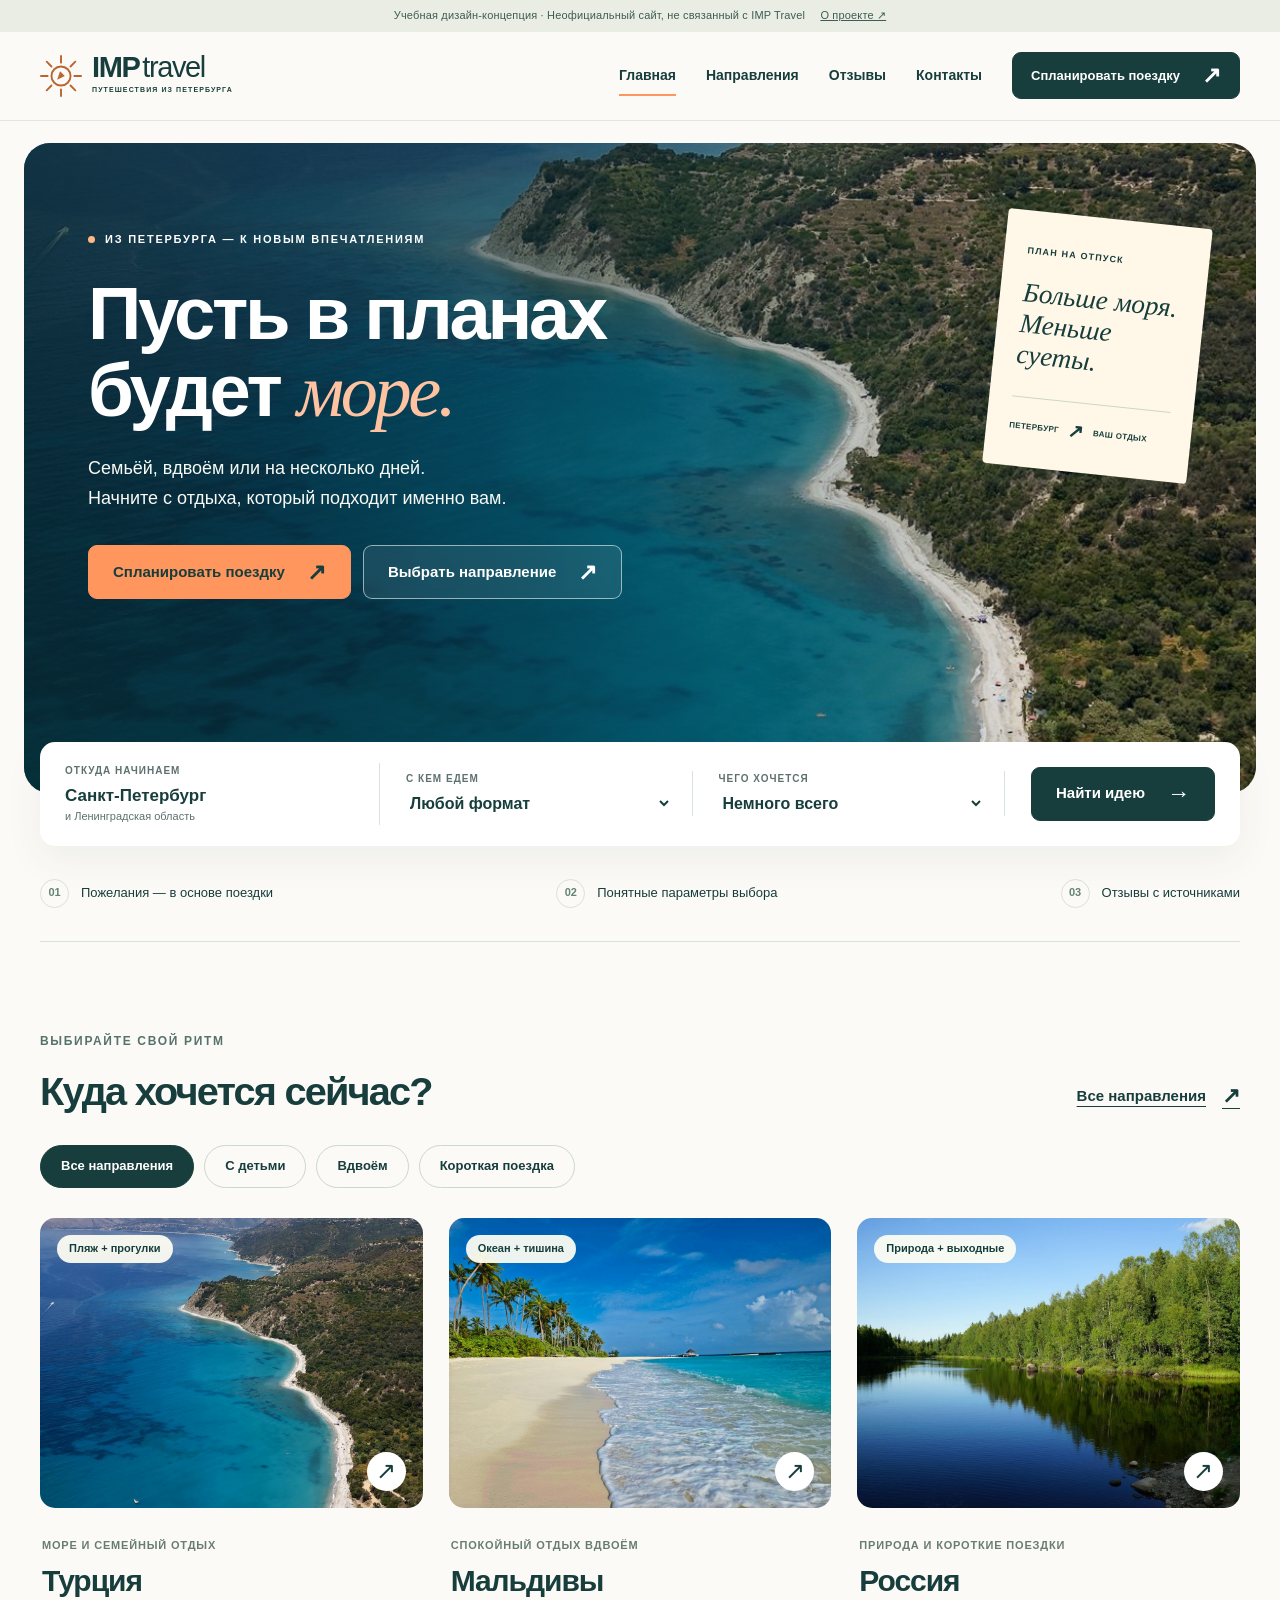
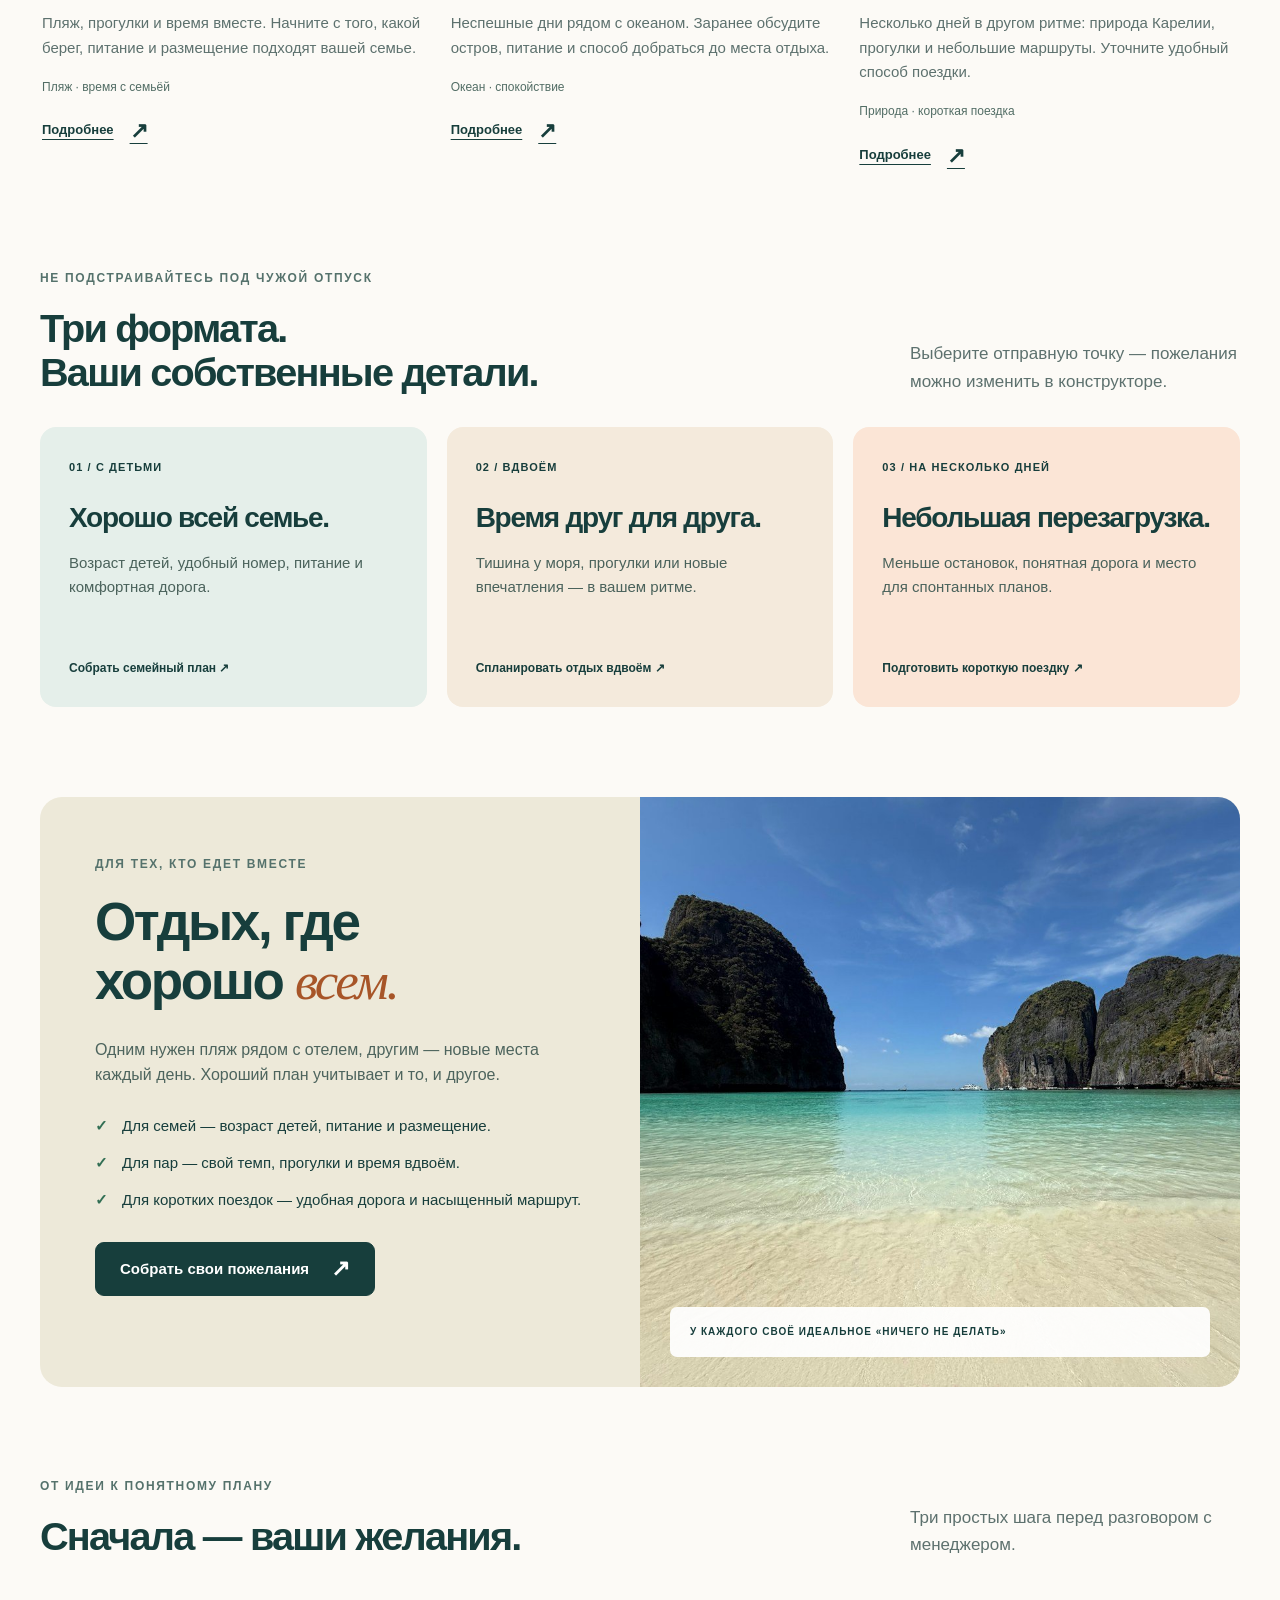
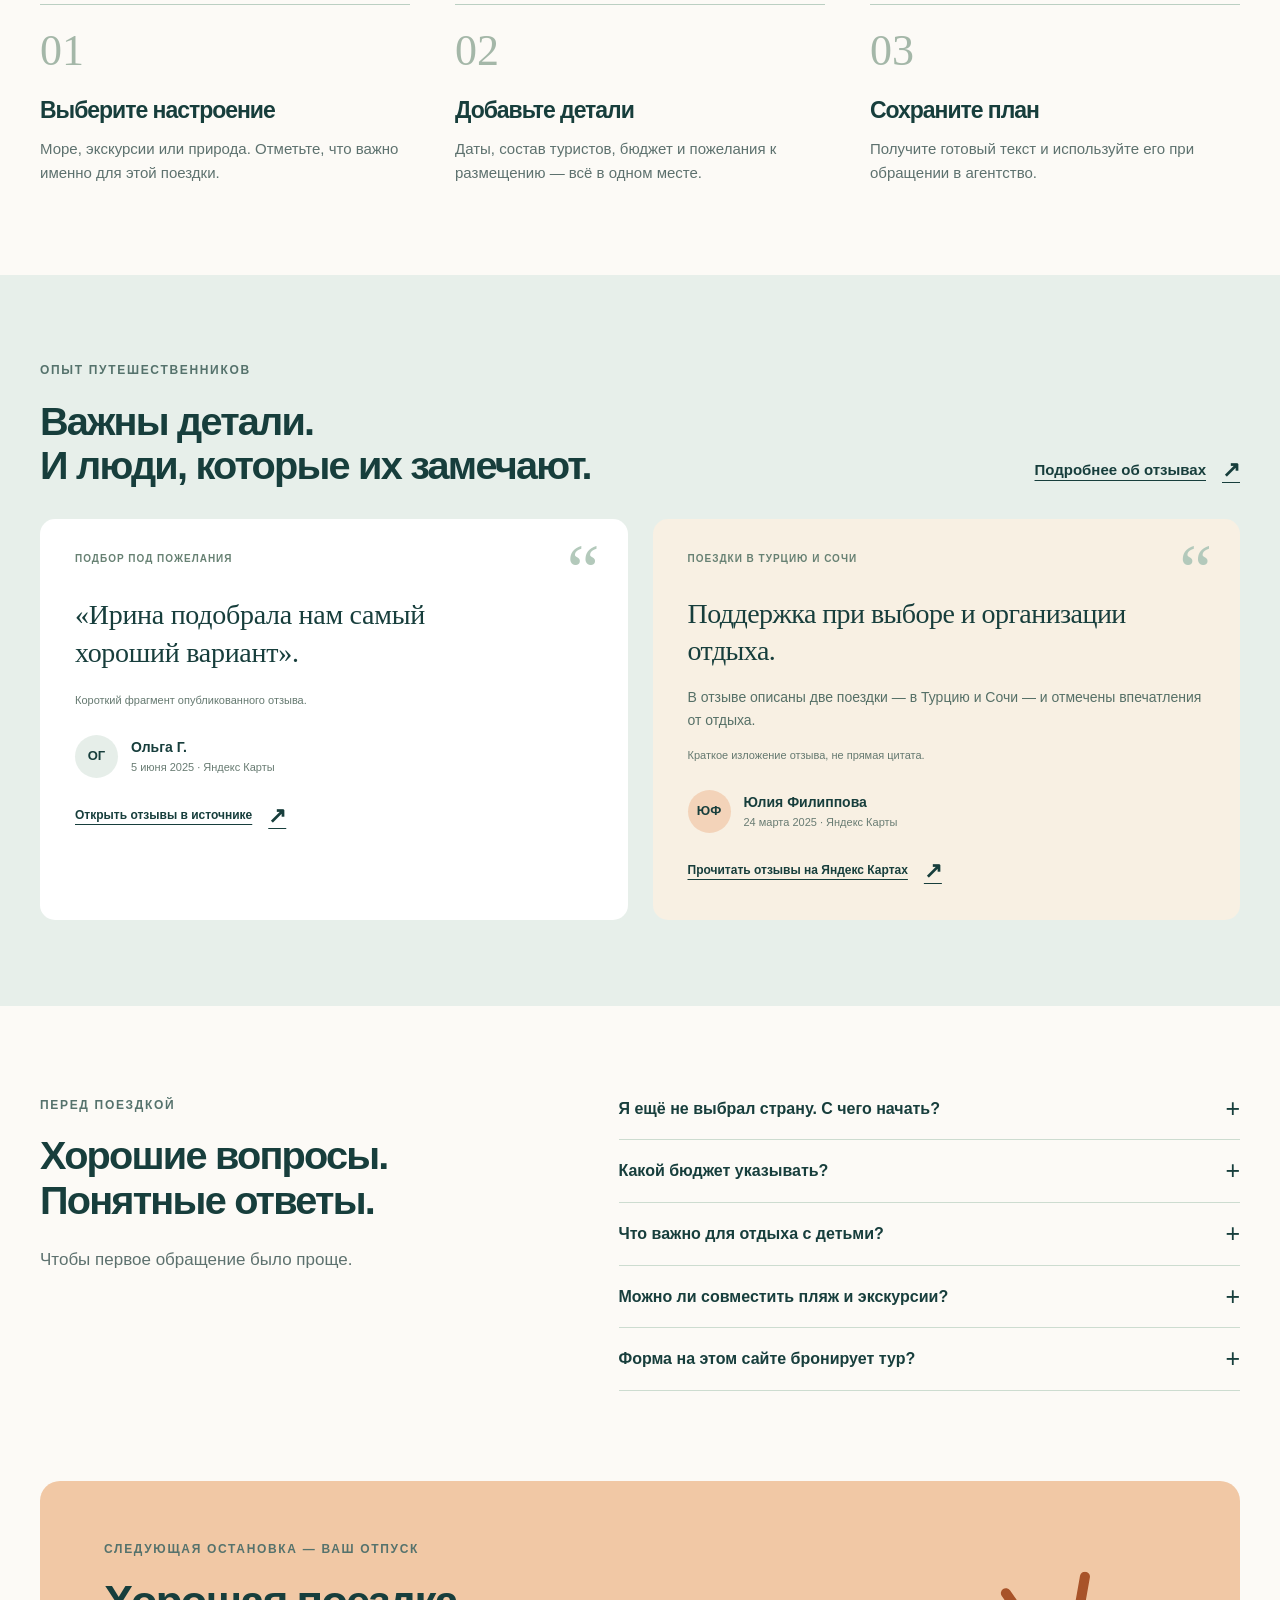
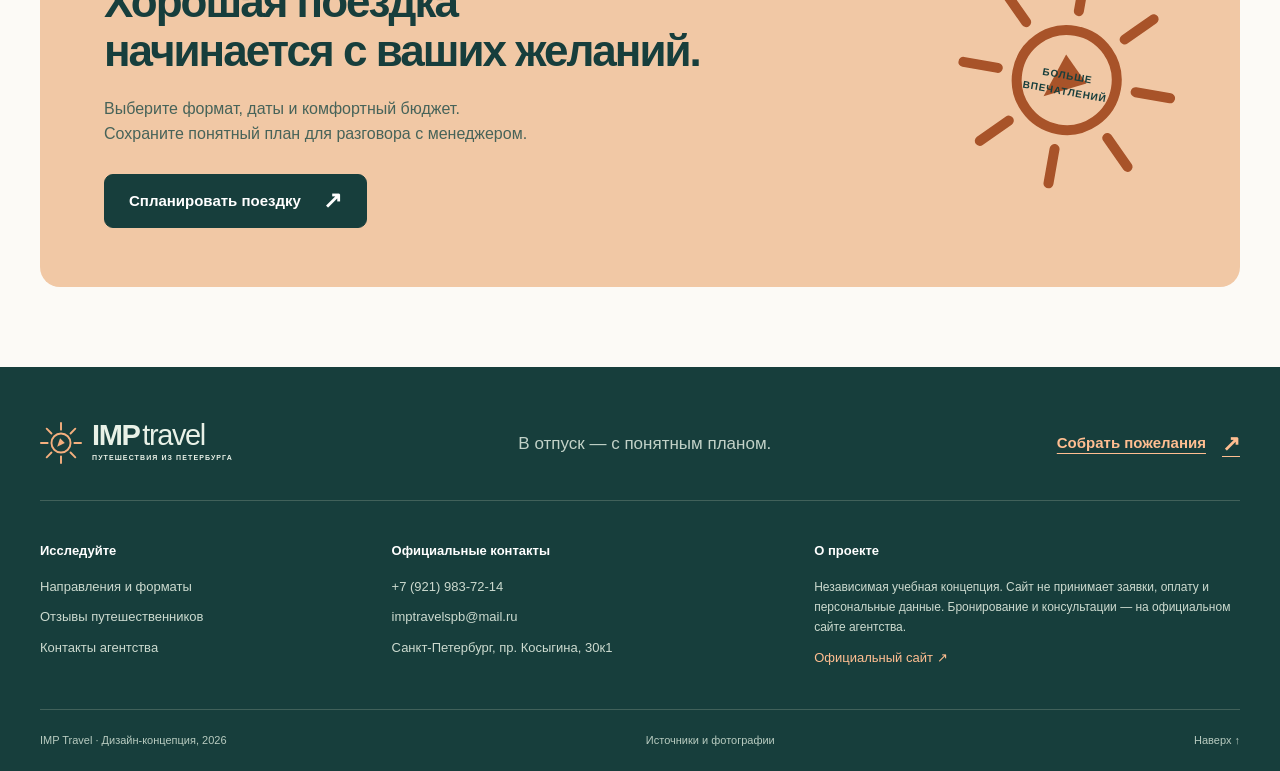
==== commit 565b703e: "Expand IMP Travel with destination guides, comparison and detailed trip planning" ====
--- a/index.html
+++ b/index.html
@@ -1,12 +1,16 @@
-<!doctype html><html lang="ru"><head><meta charset="utf-8"><meta name="viewport" content="width=device-width,initial-scale=1"><title>Отдых начинается с ваших желаний | IMP Travel</title><meta name="description" content="Море, экскурсии и короткие поездки для семей и пар из Санкт-Петербурга. Направления, отзывы и конструктор пожеланий к отдыху."><meta name="theme-color" content="#173e3c"><link rel="icon" href="assets/favicon.svg" type="image/svg+xml"><link rel="stylesheet" href="assets/style.css"><script src="assets/app.js" defer></script></head><body id="top"><a class="skip" href="#main">Перейти к содержанию</a>
+<!doctype html><html lang="ru"><head><meta charset="utf-8"><meta name="viewport" content="width=device-width,initial-scale=1"><title>Отдых начинается с ваших желаний | IMP Travel</title><meta name="description" content="Море, экскурсии и короткие поездки для семей и пар из Санкт-Петербурга. Направления, отзывы и конструктор пожеланий к отдыху."><link rel="canonical" href="https://wowsilver.github.io/"><meta property="og:type" content="website"><meta property="og:url" content="https://wowsilver.github.io/"><meta property="og:image" content="https://wowsilver.github.io/assets/coast.jpg"><meta name="theme-color" content="#173e3c"><link rel="icon" href="assets/favicon.svg" type="image/svg+xml"><link rel="stylesheet" href="assets/style.css"><link rel="stylesheet" href="assets/details.css"><script src="assets/destinations.js" defer></script><script src="assets/app.js" defer></script></head><body id="top"><a class="skip" href="#main">Перейти к содержанию</a>
 <div class="project-note">Учебная дизайн-концепция · Неофициальный сайт, не связанный с IMP Travel <a href="sources.html">О проекте <span aria-hidden="true">↗</span></a></div>
 <header class="header"><div class="nav-wrap"><a class="logo" href="index.html" aria-label="IMP Travel — главная"><svg viewBox="0 0 44 44" fill="none" aria-hidden="true"><circle cx="22" cy="22" r="10" stroke="currentColor" stroke-width="2"/><path d="M22 1v7m0 28v7M1 22h7m28 0h7M7 7l5 5m20 20 5 5M7 37l5-5M32 12l5-5" stroke="currentColor" stroke-width="2" stroke-linecap="round"/><path d="m18 26 3-9 5 5-8 4Z" fill="currentColor"/></svg><span>IMP<span class="logo-light">travel</span><small>ПУТЕШЕСТВИЯ ИЗ ПЕТЕРБУРГА</small></span></a>
 <button class="menu-toggle" aria-expanded="false" aria-controls="navigation" aria-label="Открыть меню"><span></span><span></span></button>
 <nav id="navigation" class="nav" aria-label="Основная навигация"><a href="index.html" aria-current="page">Главная</a><a href="destinations.html">Направления</a><a href="reviews.html">Отзывы</a><a href="contacts.html">Контакты</a><a class="button button-small nav-cta" href="planner.html">Спланировать поездку <span aria-hidden="true">↗</span></a></nav></div></header><main id="main"><section class="hero container-wide"><img class="hero-photo" src="assets/coast.jpg" alt="Море и горы у бухты Олюдениз, Турция" width="2000" height="1333" fetchpriority="high"><div class="hero-shade"></div><div class="hero-copy"><span class="hero-eyebrow"><i></i> ИЗ ПЕТЕРБУРГА — К НОВЫМ ВПЕЧАТЛЕНИЯМ</span><h1>Пусть в планах<br> будет <em>море.</em></h1><p>Семьёй, вдвоём или на несколько дней.<br> Начните с отдыха, который подходит именно вам.</p><div class="hero-actions"><a class="button button-orange" href="planner.html">Спланировать поездку <span aria-hidden="true">↗</span></a><a class="button button-glass" href="destinations.html">Выбрать направление <span aria-hidden="true">↗</span></a></div></div><div class="hero-location"><span class="location-dot"></span> Олюдениз, Турция</div><div class="hero-postcard"><span>ПЛАН НА ОТПУСК</span><strong>Больше моря.<br> Меньше суеты.</strong><span class="postcard-line">ПЕТЕРБУРГ <span>↗</span> ВАШ ОТДЫХ</span></div></section>
 <section class="quick-wrap container" aria-label="Быстрый выбор формата"><form class="quick-form" action="destinations.html" method="get"><label><span>ОТКУДА НАЧИНАЕМ</span><strong>Санкт-Петербург</strong><small>и Ленинградская область</small></label><label for="quick-format"><span>С КЕМ ЕДЕМ</span><select id="quick-format" name="format"><option value="all">Любой формат</option><option value="family">С детьми</option><option value="couple">Вдвоём</option><option value="short">На несколько дней</option></select></label><label for="quick-interest"><span>ЧЕГО ХОЧЕТСЯ</span><select id="quick-interest" name="interest"><option value="all">Немного всего</option><option value="sea">Моря и пляжа</option><option value="culture">Прогулок и впечатлений</option><option value="nature">Природы и тишины</option></select></label><button class="button" type="submit">Найти идею <span aria-hidden="true">→</span></button></form></section>
 <div class="promise-strip container"><span><b>01</b> Пожелания — в основе поездки</span><span><b>02</b> Понятные параметры выбора</span><span><b>03</b> Отзывы с источниками</span></div>
-<section class="section container" data-filter-group><div class="section-heading"><div><span class="eyebrow">ВЫБИРАЙТЕ СВОЙ РИТМ</span><h2>Куда хочется сейчас?</h2></div><a class="text-link" href="destinations.html">Все направления <span aria-hidden="true">↗</span></a></div><div class="filters" role="group" aria-label="Формат отдыха"><button type="button" class="filter active" data-filter="all" aria-pressed="true">Все направления</button><button type="button" class="filter" data-filter="family" aria-pressed="false">С детьми</button><button type="button" class="filter" data-filter="couple" aria-pressed="false">Вдвоём</button><button type="button" class="filter" data-filter="short" aria-pressed="false">Короткая поездка</button></div><div class="destination-grid"><article class="destination-card" data-destination="turkey" data-formats="family couple"><a class="card-photo" href="planner.html?destination=turkey" aria-label="Спланировать поездку: Турция"><img src="assets/coast.jpg" alt="Бирюзовая бухта Олюдениз в Турции" width="800" height="600" loading="lazy"><span class="photo-tag">Пляж + прогулки</span><span class="circle-arrow"><span aria-hidden="true">↗</span></span></a><div class="card-body"><span class="card-kicker">Море и семейный отдых</span><h3>Турция</h3><p>Пляж, прогулки и время вместе. Начните с того, какой берег, питание и размещение подходят вашей семье.</p><a class="text-link" href="planner.html?destination=turkey">Выбрать направление <span aria-hidden="true">↗</span></a></div></article><article class="destination-card" data-destination="maldives" data-formats="couple"><a class="card-photo" href="planner.html?destination=maldives" aria-label="Спланировать поездку: Мальдивы"><img src="assets/maldives.jpg" alt="Пальмы и светлый пляж на Мальдивах" width="800" height="600" loading="lazy"><span class="photo-tag">Океан + тишина</span><span class="circle-arrow"><span aria-hidden="true">↗</span></span></a><div class="card-body"><span class="card-kicker">Спокойный отдых вдвоём</span><h3>Мальдивы</h3><p>Неспешные дни рядом с океаном. Заранее обсудите остров, питание и способ добраться до места отдыха.</p><a class="text-link" href="planner.html?destination=maldives">Выбрать направление <span aria-hidden="true">↗</span></a></div></article><article class="destination-card" data-destination="russia" data-formats="family couple short"><a class="card-photo" href="planner.html?destination=russia" aria-label="Спланировать поездку: Россия"><img src="assets/karelia.jpg" alt="Скалы, лес и озеро в Карелии" width="800" height="600" loading="lazy"><span class="photo-tag">Природа + выходные</span><span class="circle-arrow"><span aria-hidden="true">↗</span></span></a><div class="card-body"><span class="card-kicker">Природа и короткие поездки</span><h3>Россия</h3><p>Несколько дней в другом ритме: природа Карелии, прогулки и небольшие маршруты. Уточните удобный способ поездки.</p><a class="text-link" href="planner.html?destination=russia">Выбрать направление <span aria-hidden="true">↗</span></a></div></article></div><p class="filter-status sr-only" role="status" aria-live="polite"></p></section>
-<section class="audience-section container"><div class="audience-copy"><span class="eyebrow">ДЛЯ ТЕХ, КТО ЕДЕТ ВМЕСТЕ</span><h2>Отдых, где<br> хорошо <em>всем.</em></h2><p>Одним нужен пляж рядом с отелем, другим — новые места каждый день. Хороший план учитывает и то, и другое.</p><ul class="check-list"><li>Для семей — возраст детей, питание и размещение.</li><li>Для пар — свой темп, прогулки и время вдвоём.</li><li>Для коротких поездок — удобная дорога и насыщенный маршрут.</li></ul><a class="button" href="planner.html">Собрать свои пожелания <span aria-hidden="true">↗</span></a></div><div class="audience-photo"><img src="assets/thailand.jpg" alt="Тихий пляж в окружении скал в Таиланде" width="1000" height="1200" loading="lazy"><div class="photo-caption">У КАЖДОГО СВОЁ ИДЕАЛЬНОЕ «НИЧЕГО НЕ ДЕЛАТЬ»</div></div></section>
+<section class="section container" data-filter-group><div class="section-heading"><div><span class="eyebrow">ВЫБИРАЙТЕ СВОЙ РИТМ</span><h2>Куда хочется сейчас?</h2></div><a class="text-link" href="destinations.html">Все направления <span aria-hidden="true">↗</span></a></div><div class="filters" role="group" aria-label="Формат отдыха"><button type="button" class="filter active" data-filter="all" aria-pressed="true">Все направления</button><button type="button" class="filter" data-filter="family" aria-pressed="false">С детьми</button><button type="button" class="filter" data-filter="couple" aria-pressed="false">Вдвоём</button><button type="button" class="filter" data-filter="short" aria-pressed="false">Короткая поездка</button></div><div class="destination-grid"><article class="destination-card" data-destination="turkey" data-formats="family couple"><a class="card-photo" href="turkey.html" aria-label="Подробнее о направлении: Турция"><img src="assets/coast.jpg" alt="Бирюзовая бухта Олюдениз в Турции" width="800" height="600" loading="lazy"><span class="photo-tag">Пляж + прогулки</span><span class="circle-arrow"><span aria-hidden="true">↗</span></span></a><div class="card-body"><span class="card-kicker">Море и семейный отдых</span><h3><a href="turkey.html">Турция</a></h3><p>Пляж, прогулки и время вместе. Начните с того, какой берег, питание и размещение подходят вашей семье.</p><div class="card-facts"><span>Пляж · время с семьёй</span></div><div class="card-actions"><a class="text-link" href="turkey.html">Подробнее <span aria-hidden="true">↗</span></a></div></div></article><article class="destination-card" data-destination="maldives" data-formats="couple"><a class="card-photo" href="maldives.html" aria-label="Подробнее о направлении: Мальдивы"><img src="assets/maldives.jpg" alt="Пальмы и светлый пляж на Мальдивах" width="800" height="600" loading="lazy"><span class="photo-tag">Океан + тишина</span><span class="circle-arrow"><span aria-hidden="true">↗</span></span></a><div class="card-body"><span class="card-kicker">Спокойный отдых вдвоём</span><h3><a href="maldives.html">Мальдивы</a></h3><p>Неспешные дни рядом с океаном. Заранее обсудите остров, питание и способ добраться до места отдыха.</p><div class="card-facts"><span>Океан · спокойствие</span></div><div class="card-actions"><a class="text-link" href="maldives.html">Подробнее <span aria-hidden="true">↗</span></a></div></div></article><article class="destination-card" data-destination="russia" data-formats="family couple short"><a class="card-photo" href="russia.html" aria-label="Подробнее о направлении: Россия"><img src="assets/karelia.jpg" alt="Скалы, лес и озеро в Карелии" width="800" height="600" loading="lazy"><span class="photo-tag">Природа + выходные</span><span class="circle-arrow"><span aria-hidden="true">↗</span></span></a><div class="card-body"><span class="card-kicker">Природа и короткие поездки</span><h3><a href="russia.html">Россия</a></h3><p>Несколько дней в другом ритме: природа Карелии, прогулки и небольшие маршруты. Уточните удобный способ поездки.</p><div class="card-facts"><span>Природа · короткая поездка</span></div><div class="card-actions"><a class="text-link" href="russia.html">Подробнее <span aria-hidden="true">↗</span></a></div></div></article></div><p class="filter-status sr-only" role="status" aria-live="polite"></p></section>
+<section class="section container format-section"><div class="section-heading"><div><span class="eyebrow">НЕ ПОДСТРАИВАЙТЕСЬ ПОД ЧУЖОЙ ОТПУСК</span><h2>Три формата.<br>Ваши собственные детали.</h2></div><p>Выберите отправную точку — пожелания можно изменить в конструкторе.</p></div><div class="format-grid">
+<a class="format-card" href="planner.html?format=family"><span class="format-number">01 / С ДЕТЬМИ</span><h3>Хорошо всей семье.</h3><p>Возраст детей, удобный номер, питание и комфортная дорога.</p><span class="format-link">Собрать семейный план ↗</span></a>
+<a class="format-card" href="planner.html?format=couple"><span class="format-number">02 / ВДВОЁМ</span><h3>Время друг для друга.</h3><p>Тишина у моря, прогулки или новые впечатления — в вашем ритме.</p><span class="format-link">Спланировать отдых вдвоём ↗</span></a>
+<a class="format-card" href="planner.html?format=short"><span class="format-number">03 / НА НЕСКОЛЬКО ДНЕЙ</span><h3>Небольшая перезагрузка.</h3><p>Меньше остановок, понятная дорога и место для спонтанных планов.</p><span class="format-link">Подготовить короткую поездку ↗</span></a>
+</div></section><section class="audience-section container"><div class="audience-copy"><span class="eyebrow">ДЛЯ ТЕХ, КТО ЕДЕТ ВМЕСТЕ</span><h2>Отдых, где<br> хорошо <em>всем.</em></h2><p>Одним нужен пляж рядом с отелем, другим — новые места каждый день. Хороший план учитывает и то, и другое.</p><ul class="check-list"><li>Для семей — возраст детей, питание и размещение.</li><li>Для пар — свой темп, прогулки и время вдвоём.</li><li>Для коротких поездок — удобная дорога и насыщенный маршрут.</li></ul><a class="button" href="planner.html">Собрать свои пожелания <span aria-hidden="true">↗</span></a></div><div class="audience-photo"><img src="assets/thailand.jpg" alt="Тихий пляж в окружении скал в Таиланде" width="1000" height="1200" loading="lazy"><div class="photo-caption">У КАЖДОГО СВОЁ ИДЕАЛЬНОЕ «НИЧЕГО НЕ ДЕЛАТЬ»</div></div></section>
 <section class="section container"><div class="section-heading"><div><span class="eyebrow">ОТ ИДЕИ К ПОНЯТНОМУ ПЛАНУ</span><h2>Сначала — ваши желания.</h2></div><p>Три простых шага перед разговором с менеджером.</p></div><ol class="steps"><li><span>01</span><h3>Выберите настроение</h3><p>Море, экскурсии или природа. Отметьте, что важно именно для этой поездки.</p></li><li><span>02</span><h3>Добавьте детали</h3><p>Даты, состав туристов, бюджет и пожелания к размещению — всё в одном месте.</p></li><li><span>03</span><h3>Сохраните план</h3><p>Получите готовый текст и используйте его при обращении в агентство.</p></li></ol></section>
 <section class="reviews-section"><div class="container"><div class="section-heading"><div><span class="eyebrow">ОПЫТ ПУТЕШЕСТВЕННИКОВ</span><h2>Важны детали.<br> И люди, которые их замечают.</h2></div><a class="text-link" href="reviews.html">Подробнее об отзывах <span aria-hidden="true">↗</span></a></div><div class="reviews-grid"><article class="review-card"><span class="quote-mark" aria-hidden="true">“</span><span class="review-topic">ПОДБОР ПОД ПОЖЕЛАНИЯ</span><blockquote>«Ирина подобрала нам самый хороший вариант».</blockquote><p class="review-note">Короткий фрагмент опубликованного отзыва.</p><div class="review-author"><span class="avatar">ОГ</span><div><strong>Ольга Г.</strong><span>5 июня 2025 · Яндекс Карты</span></div></div><a class="text-link" href="https://yandex.ru/maps/org/imp_travel/139849014525/reviews/" target="_blank" rel="noopener noreferrer">Открыть отзывы в источнике <span aria-hidden="true">↗</span></a></article>
 <article class="review-card review-sand"><span class="quote-mark" aria-hidden="true">“</span><span class="review-topic">ПОЕЗДКИ В ТУРЦИЮ И СОЧИ</span><h3 class="review-summary">Поддержка при выборе и организации отдыха.</h3><p>В отзыве описаны две поездки — в Турцию и Сочи — и отмечены впечатления от отдыха.</p><p class="review-note">Краткое изложение отзыва, не прямая цитата.</p><div class="review-author"><span class="avatar peach">ЮФ</span><div><strong>Юлия Филиппова</strong><span>24 марта 2025 · Яндекс Карты</span></div></div><a class="text-link" href="https://yandex.ru/maps/org/imp_travel/139849014525/reviews/" target="_blank" rel="noopener noreferrer">Прочитать отзывы на Яндекс Картах <span aria-hidden="true">↗</span></a></article></div></div></section>
--- a/assets/details.css
+++ b/assets/details.css
@@ -0,0 +1,54 @@
+/* Detailed destination guides and comparison, November 2026. */
+.card-facts{display:flex;gap:10px;margin:14px 0;color:#526d65;font-size:12px}
+.card-actions{display:flex;align-items:center;justify-content:space-between;gap:14px;margin-top:16px;flex-wrap:wrap}
+.card-body h3 a:hover{text-decoration:underline;text-underline-offset:5px}
+.compare-toggle,.text-button{border:0;background:transparent;color:var(--ink);font:600 13px/1.4 "Segoe UI",Arial,sans-serif;padding:10px 12px;border-radius:7px}
+.compare-toggle{border:1px solid #bdcec5;min-height:42px;display:flex;align-items:center;gap:9px}
+.compare-toggle:hover{background:#e5efea}.compare-toggle[aria-pressed=true]{background:var(--ink);color:#fff;border-color:var(--ink)}
+.compare-toggle:disabled{opacity:.45}.text-button{text-decoration:underline;text-underline-offset:4px}
+.button:disabled{background:#e3e9e5;color:#5c6e66;border-color:#e3e9e5;box-shadow:none}
+.compare-toolbar{display:flex;justify-content:space-between;align-items:center;gap:20px;padding:20px 24px;background:#eaf0e8;border-radius:13px;margin:6px 0 32px}
+.compare-toolbar strong{font-size:16px;display:block}.compare-toolbar>div>span{display:block;font-size:13px;color:var(--muted);margin-top:4px}
+.compare-tools{display:flex;align-items:center;gap:12px;flex-shrink:0}.compare-tools .button{gap:15px}
+#compare-count{display:inline-grid;place-items:center;min-width:23px;height:23px;border:1px solid currentColor;border-radius:50%;font-size:11px}
+.comparison-section{margin-bottom:70px;scroll-margin-top:105px}.comparison-scroll{overflow:auto;background:white;border:1px solid var(--line);border-radius:16px}
+.comparison-table{border-collapse:collapse;width:100%;table-layout:fixed;min-width:660px;font-size:14px}
+.comparison-table th,.comparison-table td{padding:23px 22px;border-right:1px solid var(--line);border-bottom:1px solid var(--line);vertical-align:top;text-align:left}
+.comparison-table th:last-child,.comparison-table td:last-child{border-right:0}.comparison-table tr:last-child>*{border-bottom:0}
+.comparison-table thead{background:#e5efea}.comparison-table thead th{font-size:24px;letter-spacing:-.03em;font-weight:650}
+.comparison-table thead th:first-child{font-size:12px;text-transform:uppercase;letter-spacing:.07em}
+.comparison-table tr>*:first-child{width:19%;font-size:12px;color:var(--muted);font-weight:600}
+.comparison-table ul{padding-left:16px;margin:0}.comparison-table li+li{margin-top:8px}.comparison-table a{text-decoration:underline;text-underline-offset:5px}
+.comparison-table .table-cta{font-size:13px;font-weight:700;text-decoration:none;display:inline-flex;gap:12px;align-items:center}
+.format-section{padding-top:0}.format-grid{display:grid;grid-template-columns:repeat(3,minmax(0,1fr));gap:20px}
+.format-card{padding:31px 28px 28px;display:flex;flex-direction:column;min-height:280px;border-radius:16px;background:#e5efea;border:1px solid transparent;transition:transform .2s,border-color .2s}
+.format-card:nth-child(2){background:#f4eadc}.format-card:nth-child(3){background:#fbe5d6}.format-card:hover{transform:translateY(-3px);border-color:#7a9889}
+.format-number{font-size:11px;font-weight:700;letter-spacing:.1em}.format-card h3{font-size:28px;margin:25px 0 17px;line-height:1.18}
+.format-card p{font-size:15px;color:#4a625b}.format-link{font-size:12px;font-weight:700;margin-top:auto;padding-top:15px}
+.breadcrumbs{display:flex;gap:13px;flex-wrap:wrap;align-items:center;font-size:12px;color:var(--muted);padding-top:30px;padding-bottom:26px}
+.breadcrumbs a:hover{text-decoration:underline}.breadcrumbs [aria-current]{color:var(--ink)}
+.guide-hero{display:grid;grid-template-columns:1.02fr 1fr;gap:65px;align-items:center;padding-bottom:44px}
+.guide-hero-copy{padding-block:20px}.guide-hero h1{font-size:clamp(56px,6vw,85px);margin-bottom:20px}
+.guide-headline{font:italic 35px/1.2 Georgia,serif;max-width:480px;letter-spacing:-.02em;margin-bottom:23px}
+.guide-description{color:var(--muted);font-size:16px;max-width:470px}.guide-hero .button{margin-top:13px;font-size:14px}
+.guide-photo{margin:0;position:relative;height:570px;border-radius:24px;overflow:hidden;background:var(--mint)}
+.guide-photo img{height:100%;width:100%}.guide-photo figcaption{position:absolute;bottom:18px;left:18px;right:18px;background:#fffdf5ed;padding:11px 17px;border-radius:8px;font-size:11px;line-height:1.5}
+.guide-facts{border-top:1px solid var(--line);margin-top:34px;padding-top:24px;display:grid;grid-template-columns:1fr 1fr;gap:22px}
+.guide-facts span{display:block;font-size:9px;letter-spacing:.1em;margin-bottom:9px;color:var(--muted);font-weight:700}.guide-facts strong{font-size:13px;font-weight:600}
+.guide-nav{display:flex;gap:30px;border-block:1px solid var(--line);padding-block:19px;flex-wrap:wrap}.guide-nav a{font-size:13px;font-weight:600}.guide-nav a:hover{text-decoration:underline;text-underline-offset:5px}
+.guide-fit{padding-block:75px;display:grid;grid-template-columns:1fr 1fr;gap:65px}.guide-fit h2{font-size:38px}.lead{font-size:20px;line-height:1.55}
+.guide-nuance{border-left:3px solid var(--orange);padding:5px 0 2px 21px;margin-top:25px}.guide-nuance strong{font-size:14px}.guide-nuance p{font-size:14px;color:var(--muted);margin:8px 0 0}
+.guide-ideas{background:var(--mint);padding-block:70px}.guide-moments{display:grid;grid-template-columns:repeat(3,minmax(0,1fr));gap:45px;list-style:none;padding:0;margin:36px 0 0}
+.guide-moments li>span{font:italic 42px/1 Georgia,serif;color:#658375}.guide-moments h3{font-size:26px;line-height:1.2;margin:24px 0 17px}.guide-moments p{font-size:15px;color:#4a655c;margin:0}
+.guide-checks{display:grid;grid-template-columns:repeat(3,minmax(0,1fr));gap:26px}.guide-checks article{padding:26px 27px;border:1px solid var(--line);background:#fff;border-radius:16px}
+.guide-check-number{display:inline-flex;font-size:11px;color:#6b7f73;letter-spacing:.08em;margin-bottom:26px}.guide-checks h3{font-size:26px;margin-bottom:18px}.guide-checks p{font-size:15px;color:var(--muted);margin:0}
+.guide-questions{background:#f4eadc;border-radius:22px;padding:48px;display:grid;grid-template-columns:1fr 1fr;gap:70px;align-items:center}
+.guide-questions h2{font-size:39px}.guide-questions p{font-size:14px;color:var(--muted);margin-top:20px}.guide-questions .button{font-size:13px;margin-top:10px}
+.question-list{list-style:none;margin:0;padding:0;counter-reset:question}.question-list li{border-bottom:1px solid #dbd4c6;padding:15px 0 15px 34px;font-size:15px;position:relative;counter-increment:question}
+.question-list li:first-child{padding-top:0}.question-list li:last-child{border:0}.question-list li:before{content:counter(question,decimal-leading-zero);position:absolute;left:0;font-size:10px;top:19px;font-weight:700;color:#756e5b}.question-list li:first-child:before{top:4px}
+.related-grid{grid-template-columns:1fr 1fr}.related-grid .card-photo{aspect-ratio:1.8}.related-grid .card-body p{max-width:480px}
+.summary-tip ul{padding-left:17px;color:var(--muted);font-size:12px;margin:13px 0 18px}.summary-tip li{margin-bottom:10px}.summary-tip .text-link{font-size:12px}
+.field-grid+label{margin-top:23px}.trip-form{scroll-margin-top:105px}.guide-nav a:focus-visible,.text-button:focus-visible,.compare-toggle:focus-visible{outline:3px solid #be5620;outline-offset:4px}
+@media(max-width:1100px){.guide-hero{gap:35px}.guide-headline{font-size:30px}.guide-photo{height:540px}.guide-fit{gap:35px}.guide-fit h2{font-size:34px}.guide-questions{gap:40px;padding:36px}.format-card{padding:26px 23px}.format-card h3{font-size:25px}.guide-moments{gap:28px}}
+@media(max-width:850px){.format-grid{gap:14px}.format-card{padding:23px 19px}.format-card h3{font-size:22px}.format-card p{font-size:13px}.format-link{font-size:11px}.guide-hero{gap:25px}.guide-hero h1{font-size:57px}.guide-headline{font-size:27px}.guide-description{font-size:14px}.guide-photo{height:510px}.guide-facts{grid-template-columns:1fr;gap:15px;margin-top:26px;padding-top:20px}.guide-facts span{margin-bottom:3px}.guide-nav{gap:20px}.guide-fit{gap:25px;padding-block:50px}.guide-fit h2{font-size:31px}.lead{font-size:17px}.guide-moments h3{font-size:23px}.guide-moments p{font-size:13px}.guide-checks{gap:15px}.guide-checks article{padding:23px 19px}.guide-checks h3{font-size:23px}.guide-checks p{font-size:13px}.guide-questions{padding:30px;gap:30px}.guide-questions h2{font-size:31px}.question-list li{font-size:13px}.compare-toolbar{align-items:flex-start;gap:14px;padding:20px}.compare-tools{flex-direction:column;gap:5px}.comparison-section{margin-bottom:50px}.comparison-table th,.comparison-table td{padding:18px}}
+@media(max-width:600px){.format-section{padding-top:0}.format-grid{grid-template-columns:1fr;gap:13px}.format-card{min-height:0;padding:26px}.format-card h3{font-size:28px;margin:18px 0 12px}.format-card p{font-size:14px;margin-bottom:10px}.format-link{font-size:12px;padding-top:10px}.card-facts{font-size:11px}.compare-toolbar{display:block;margin-bottom:27px}.compare-toolbar strong{font-size:15px}.compare-toolbar>div>span{font-size:12px}.compare-tools{flex-direction:row;margin-top:15px;gap:10px;align-items:center}.compare-tools .button{min-height:44px;font-size:12px}.comparison-table{min-width:610px;font-size:13px}.comparison-table thead th{font-size:21px}.breadcrumbs{font-size:10px;gap:10px;padding-top:23px;padding-bottom:16px}.guide-hero{grid-template-columns:1fr;gap:25px;padding-bottom:30px}.guide-hero-copy{padding-block:10px}.guide-hero h1{font-size:60px;margin-bottom:18px}.guide-headline{font-size:30px;max-width:330px;margin-bottom:19px}.guide-description{font-size:15px}.guide-hero .button{font-size:13px;margin-top:6px}.guide-photo{height:330px;border-radius:18px}.guide-photo figcaption{font-size:10px;left:13px;right:13px;bottom:13px;padding:10px 13px}.guide-facts{grid-template-columns:1fr 1fr;margin-top:27px;gap:15px}.guide-facts strong{font-size:12px}.guide-facts span{font-size:8px;line-height:1.6}.guide-nav{gap:11px 22px;padding-block:17px}.guide-nav a{font-size:12px}.guide-fit{grid-template-columns:1fr;gap:25px;padding-block:45px}.guide-fit h2{font-size:33px}.lead{font-size:18px}.guide-nuance p{font-size:14px}.guide-ideas{padding-block:45px}.guide-moments{grid-template-columns:1fr;gap:30px;margin-top:30px}.guide-moments li{display:grid;grid-template-columns:43px 1fr;gap:0 15px}.guide-moments li>span{font-size:31px;grid-row:1/3}.guide-moments h3{font-size:24px;margin:0 0 13px}.guide-moments p{font-size:14px}.guide-checks{grid-template-columns:1fr;gap:16px}.guide-checks article{padding:25px}.guide-check-number{margin-bottom:16px}.guide-checks h3{font-size:26px;margin-bottom:12px}.guide-checks p{font-size:14px}.guide-questions{grid-template-columns:1fr;gap:25px;padding:30px 25px;border-radius:17px}.guide-questions h2{font-size:34px}.question-list li{font-size:14px;padding-block:16px}.related-grid{grid-template-columns:1fr}.related-grid .card-photo{aspect-ratio:1.4}}
